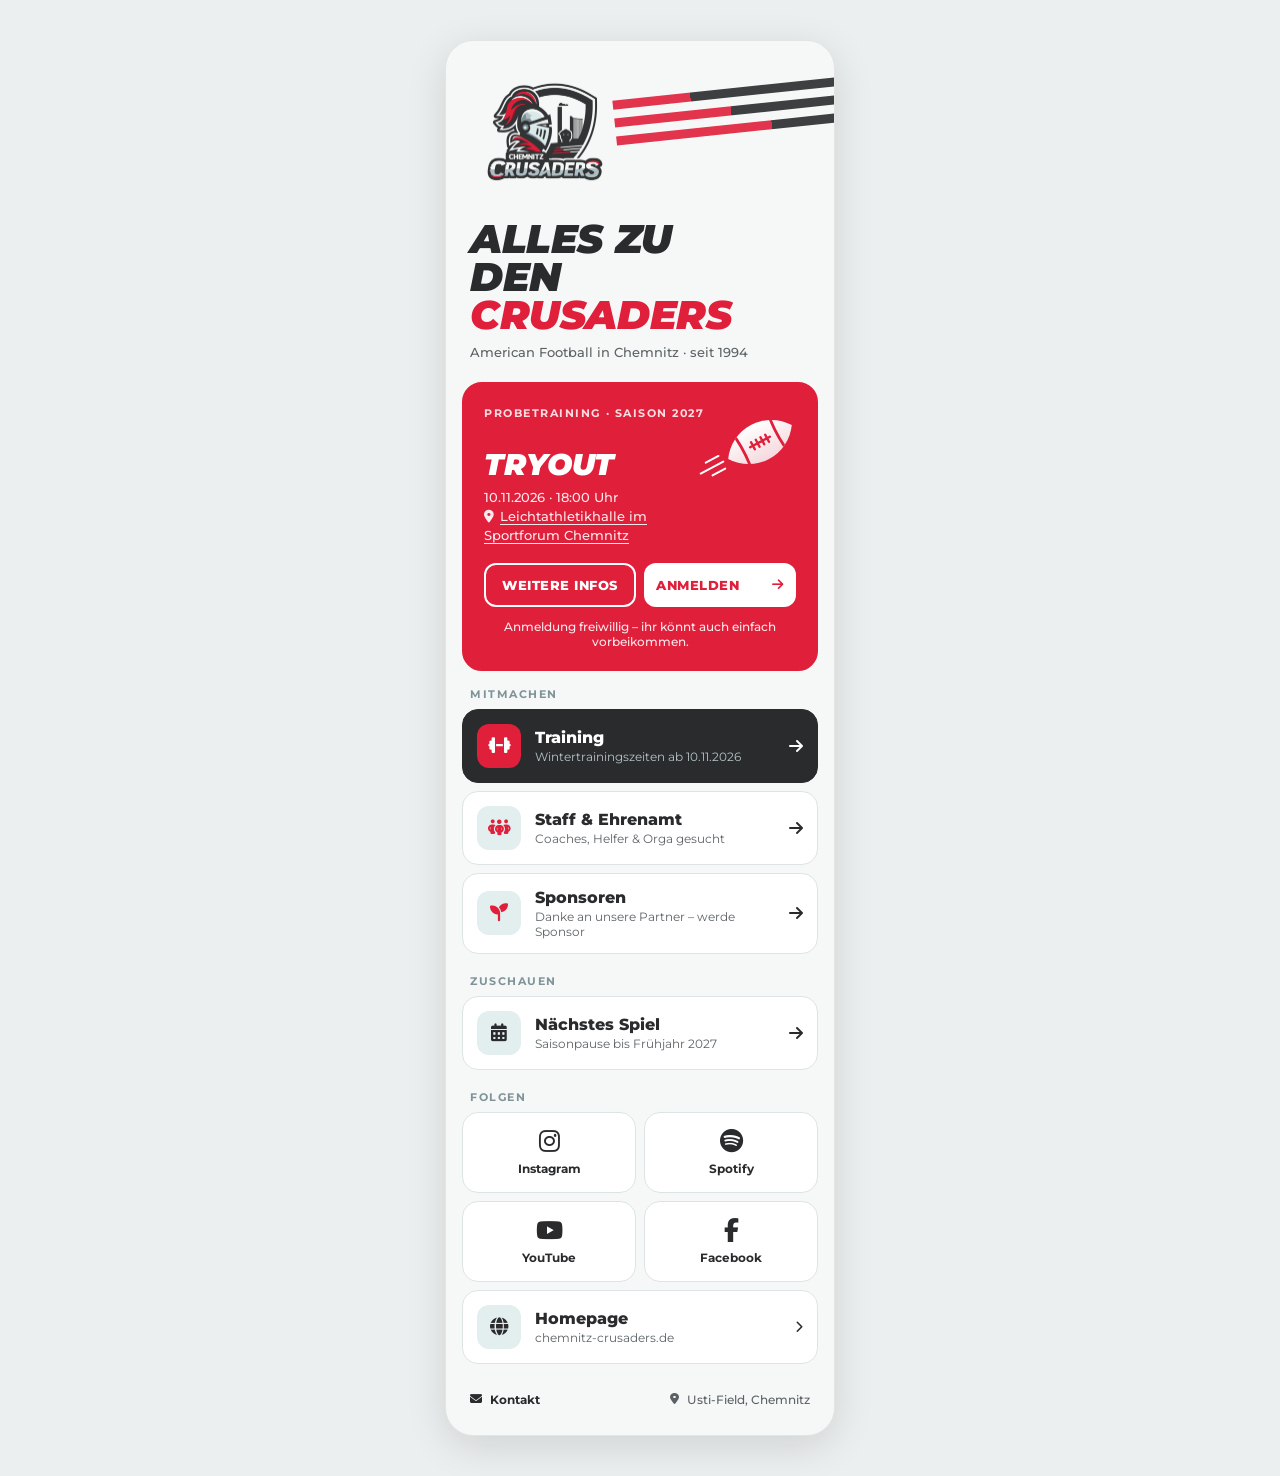
==== index.html @ 1ee98c4f "Move Sponsoren row into the Mitmachen section Co-Authored-By: Claude Opus 5.5 <noreply@anthropic.com" ====
<!DOCTYPE html>
<html lang="de">
  <head>
    <meta charset="utf-8">
    <meta name="viewport" content="width=device-width, initial-scale=1, viewport-fit=cover">
    <title>Chemnitz Crusaders – Alle Links</title>
    <meta name="description" content="Alles zu den Chemnitz Crusaders: Tryout, Training, Sponsoren, Staff &amp; Ehrenamt, Spielplan, Homepage und Social Media.">
    <meta name="theme-color" content="#f6f8f8">

    <!-- Open Graph -->
    <meta property="og:title" content="Alles zu den Chemnitz Crusaders">
    <meta property="og:description" content="American Football in Chemnitz · seit 1994">
    <meta property="og:image" content="assets/crusaders-logo.png">

    <!-- Icons -->
    <link rel="icon" type="image/png" href="assets/favicon.png">
    <link rel="apple-touch-icon" href="assets/apple-touch-icon.png">

    <!-- Fonts & icon library -->
    <link rel="preconnect" href="https://fonts.googleapis.com">
    <link rel="preconnect" href="https://fonts.gstatic.com" crossorigin>
    <link rel="stylesheet" href="https://fonts.googleapis.com/css2?family=Montserrat:ital,wght@0,500;0,700;0,800;0,900;1,900&display=swap">
    <link rel="stylesheet" href="https://cdnjs.cloudflare.com/ajax/libs/font-awesome/6.5.2/css/all.min.css">

    <!-- Page styles (loaded last so they take precedence over libraries) -->
    <link rel="stylesheet" href="assets/css/styles.css">

    <!-- Loads HTML components into [data-include] placeholders -->
    <script src="assets/js/include.js" defer></script>
  </head>

  <body>
    <main class="page">

      <!-- Hero -->
      <header class="hero">
        <div class="hero__stripes" aria-hidden="true">
          <span class="hero__stripe"></span>
          <span class="hero__stripe"></span>
          <span class="hero__stripe"></span>
        </div>
        <img class="hero__logo" src="assets/crusaders-logo.png" alt="Chemnitz Crusaders" width="600" height="525">
        <h1 class="hero__title">Alles zu<br>den <em class="hero__highlight">Crusaders</em></h1>
        <p class="hero__tagline">American Football in Chemnitz · seit 1994</p>
      </header>

      <nav class="links" aria-label="Links">

        <!-- Promo: Tryout (two CTAs, so the card itself is not a link) -->
        <div class="promo promo--red">
          <span class="promo__ball" aria-hidden="true">
            <svg viewBox="0 0 100 100" focusable="false">
              <defs>
                <clipPath id="ball-clip">
                  <path d="M5 50 A54 54 0 0 1 95 50 A54 54 0 0 1 5 50 Z"/>
                </clipPath>
                <linearGradient id="ball-shade" x1="0" y1="0" x2="0" y2="1">
                  <stop offset="0" stop-color="#fff"/>
                  <stop offset="1" stop-color="#f4d9dd"/>
                </linearGradient>
              </defs>
              <!-- Ball points up-right, as if thrown -->
              <g transform="rotate(-28 50 50)">
                <!-- Speed lines behind the tail -->
                <g class="promo__ball-trail">
                  <path d="M-22 41 H-4"/>
                  <path d="M-34 50 H-2"/>
                  <path d="M-22 59 H-4"/>
                </g>
                <path class="promo__ball-body" d="M5 50 A54 54 0 0 1 95 50 A54 54 0 0 1 5 50 Z"/>
                <g clip-path="url(#ball-clip)">
                  <!-- Four panel seams rolling around the long axis (the spiral) -->
                  <path class="promo__ball-seam" d="M5 50 A54 54 0 0 1 95 50"/>
                  <path class="promo__ball-seam" d="M5 50 A54 54 0 0 1 95 50"/>
                  <path class="promo__ball-seam" d="M5 50 A54 54 0 0 1 95 50"/>
                  <path class="promo__ball-seam" d="M5 50 A54 54 0 0 1 95 50"/>
                  <!-- Bands near the tips (rotationally symmetric, so they stay put) -->
                  <path class="promo__ball-band" d="M24 20 Q29 50 24 80"/>
                  <path class="promo__ball-band" d="M76 20 Q71 50 76 80"/>
                  <!-- Laces ride on the first seam -->
                  <g class="promo__ball-laces">
                    <path d="M36 50 H64 M40 45 V55 M46.7 45 V55 M53.3 45 V55 M60 45 V55"/>
                  </g>
                </g>
              </g>
            </svg>
          </span>
          <div class="promo__body">
            <span class="promo__kicker">Probetraining · Saison 2027</span>
            <span class="promo__title">Tryout</span>
            <span class="promo__text">10.11.2026 · 18:00 Uhr<br>
              <a class="promo__link" href="https://maps.app.goo.gl/78XRZSbgiSZun7JX7" target="_blank" rel="noopener"><i class="fa-solid fa-location-dot" aria-hidden="true"></i>Leichtathletikhalle im Sportforum Chemnitz</a>
            </span>
          </div>
          <div class="promo__actions">
            <a class="promo__cta promo__cta--secondary" href="tryout.html">Weitere Infos</a>
            <a class="promo__cta" href="https://forms.gle/ZjSWehBLh3KmnUsv7" target="_blank" rel="noopener">Anmelden<i class="fa-solid fa-arrow-right" aria-hidden="true"></i></a>
          </div>
          <p class="promo__note">Anmeldung freiwillig – ihr könnt auch einfach vorbeikommen.</p>
        </div>

        <!-- Promo: Gewinnspiel – currently DISABLED.
             The card lives in components/promo-gewinnspiel.html.
             To show it: uncomment the line below (and re-add "Gewinnspiel" to the meta description). -->
        <!-- <div data-include="components/promo-gewinnspiel.html"></div> -->

        <!-- Mitmachen -->
        <h2 class="links__label">Mitmachen</h2>

        <a class="row row--dark" href="training.html">
          <span class="row__icon"><i class="fa-solid fa-dumbbell" aria-hidden="true"></i></span>
          <span class="row__text">
            <span class="row__title">Training</span>
            <span class="row__subtitle">Wintertrainingszeiten ab 10.11.2026</span>
          </span>
          <i class="row__trail fa-solid fa-arrow-right" aria-hidden="true"></i>
        </a>

        <a class="row" href="mailto:info@chemnitz-crusaders.de?subject=Mitarbeit">
          <span class="row__icon row__icon--accent"><i class="fa-solid fa-people-group" aria-hidden="true"></i></span>
          <span class="row__text">
            <span class="row__title">Staff &amp; Ehrenamt</span>
            <span class="row__subtitle">Coaches, Helfer &amp; Orga gesucht</span>
          </span>
          <i class="row__trail fa-solid fa-arrow-right" aria-hidden="true"></i>
        </a>

        <a class="row" href="sponsoren.html">
          <span class="row__icon row__icon--accent"><i class="fa-solid fa-seedling" aria-hidden="true"></i></span>
          <span class="row__text">
            <span class="row__title">Sponsoren</span>
            <span class="row__subtitle">Danke an unsere Partner – werde Sponsor</span>
          </span>
          <i class="row__trail fa-solid fa-arrow-right" aria-hidden="true"></i>
        </a>

        <!-- Zuschauen -->
        <h2 class="links__label">Zuschauen</h2>

        <a class="row" href="spielplan.html">
          <span class="row__icon"><i class="fa-solid fa-calendar-days" aria-hidden="true"></i></span>
          <span class="row__text">
            <span class="row__title">Nächstes Spiel</span>
            <span class="row__subtitle">Saisonpause bis Frühjahr 2027</span>
          </span>
          <i class="row__trail fa-solid fa-arrow-right" aria-hidden="true"></i>
        </a>

        <!-- Folgen -->
        <h2 class="links__label">Folgen</h2>

        <div class="social">
          <a class="social__link" href="https://instagram.com/chemnitzcrusaders" target="_blank" rel="noopener">
            <i class="social__icon fa-brands fa-instagram" aria-hidden="true"></i>Instagram
          </a>
          <a class="social__link" href="https://open.spotify.com/show/6t36VFzzJnBlxmj8fguZiz" target="_blank" rel="noopener">
            <i class="social__icon fa-brands fa-spotify" aria-hidden="true"></i>Spotify
          </a>
          <a class="social__link" href="https://www.youtube.com/channel/UCRBDUVUDIm-mxZQRTYfwg2A" target="_blank" rel="noopener">
            <i class="social__icon fa-brands fa-youtube" aria-hidden="true"></i>YouTube
          </a>
          <a class="social__link" href="https://www.facebook.com/Chemnitz.Crusaders" target="_blank" rel="noopener">
            <i class="social__icon fa-brands fa-facebook-f" aria-hidden="true"></i>Facebook
          </a>
        </div>

        <a class="row" href="https://www.chemnitz-crusaders.de" target="_blank" rel="noopener">
          <span class="row__icon"><i class="fa-solid fa-globe" aria-hidden="true"></i></span>
          <span class="row__text">
            <span class="row__title">Homepage</span>
            <span class="row__subtitle">chemnitz-crusaders.de</span>
          </span>
          <i class="row__trail row__trail--small fa-solid fa-chevron-right" aria-hidden="true"></i>
        </a>

      </nav>

      <footer class="footer">
        <a class="footer__link" href="mailto:info@chemnitz-crusaders.de"><i class="fa-solid fa-envelope" aria-hidden="true"></i>Kontakt</a>
        <a class="footer__link footer__link--muted" href="https://maps.app.goo.gl/nprhUQNumyAiHXoN7" target="_blank" rel="noopener"><i class="fa-solid fa-location-dot" aria-hidden="true"></i>Usti-Field, Chemnitz</a>
      </footer>

    </main>
  </body>
</html>
---- assets/css/styles.css ----
/* ==========================================================================
   Chemnitz Crusaders – link page
   Naming: BEM (block__element--modifier)
   ========================================================================== */

/* Design tokens
   ========================================================================== */

:root {
  /* Brand */
  --color-red: #e01f3b;
  --color-red-dark: #a41a2e;
  --color-red-tint: #fdf3f4;

  /* Info accent (e.g. winter training times) – same saturation/lightness as the red */
  --color-blue: #1c74cf;
  --color-blue-tint: #f2f7fd;

  /* Green info accent (explanations, "Anmeldung freiwillig") */
  --color-green: #178a4c;
  --color-green-tint: #eef8f2;

  /* Flag football accent (tackle uses the brand red) */
  --color-amber: #f2a900;

  /* Text */
  --color-ink: #2a2b2d;
  --color-muted: #5b6266;
  --color-label: #7f9399;
  --color-on-dark-muted: #b6c3c7;

  /* Surfaces */
  --color-white: #fff;
  --color-page: #f6f8f8;
  --color-backdrop: #ecefef;
  --color-chip: #e3eeee;
  --color-line: #dde4e5;

  /* Typography */
  --font-family-base: Montserrat, system-ui, sans-serif;
}

/* Base
   ========================================================================== */

*,
*::before,
*::after {
  box-sizing: border-box;
}

html {
  -webkit-text-size-adjust: 100%;
}

body {
  margin: 0;
  min-height: 100vh;
  background: var(--color-page);
  color: var(--color-ink);
  font-family: var(--font-family-base);
  -webkit-font-smoothing: antialiased;
}

a {
  color: inherit;
  text-decoration: none;
  -webkit-tap-highlight-color: transparent;
}

a:focus-visible {
  outline: 3px solid var(--color-red);
  outline-offset: 3px;
}

/* Page layout
   ========================================================================== */

.page {
  position: relative;
  width: 100%;
  max-width: 440px;
  margin: 0 auto;
  background: var(--color-page);
  overflow: hidden;
  padding-bottom: env(safe-area-inset-bottom);
}

/* On larger screens show the page as a phone-sized card */
@media (min-width: 520px) {
  body {
    background: var(--color-backdrop);
    padding: 40px 16px;
  }

  .page {
    max-width: 390px;
    border: 1px solid rgba(0, 0, 0, 0.08);
    border-radius: 28px;
    box-shadow: 0 10px 40px rgba(0, 0, 0, 0.12);
  }
}

/* Hero
   ========================================================================== */

.hero {
  position: relative;
  padding: 30px 24px 22px;
  overflow: hidden;
}

.hero__stripes {
  position: absolute;
  right: -40px;
  top: 46px;
  width: 260px;
  display: flex;
  flex-direction: column;
  gap: 9px;
  transform: rotate(-6deg);
  opacity: 0.9;
}

.hero__stripe {
  display: block;
  height: 9px;
}

.hero__stripe:nth-child(1) {
  background: linear-gradient(90deg, var(--color-red) 30%, var(--color-ink) 30%);
}

.hero__stripe:nth-child(2) {
  background: linear-gradient(90deg, var(--color-red) 45%, var(--color-ink) 45%);
}

.hero__stripe:nth-child(3) {
  background: linear-gradient(90deg, var(--color-red) 60%, var(--color-ink) 60%);
}

.hero__logo {
  position: relative;
  display: block;
  width: 150px;
  height: auto;
  mix-blend-mode: multiply;
}

.hero__title {
  position: relative;
  margin: 18px 0 0;
  font-weight: 900;
  font-style: italic;
  font-size: clamp(34px, 10.3vw, 40px);
  line-height: 0.95;
  text-transform: uppercase;
  letter-spacing: -0.01em;
}

.hero__highlight {
  font-style: inherit;
  color: var(--color-red);
}

.hero__tagline {
  margin: 10px 0 0;
  font-size: 13px;
  font-weight: 500;
  color: var(--color-muted);
}

/* Link list
   ========================================================================== */

.links {
  padding: 0 16px 8px;
  display: flex;
  flex-direction: column;
  gap: 8px;
}

.links__label {
  margin: 0;
  padding: 12px 8px 0;
  font-size: 11px;
  font-weight: 700;
  letter-spacing: 0.14em;
  text-transform: uppercase;
  color: var(--color-label);
}

.links__label:first-of-type {
  padding-top: 8px;
}

/* Promo card (Gewinnspiel) – the most prominent link
   ========================================================================== */

.promo {
  position: relative;
  display: block;
  overflow: hidden;
  border-radius: 20px;
  background: var(--color-white);
  color: var(--color-ink);
  border: 2.5px solid var(--color-red);
  padding: 22px 20px 20px;
  transition: transform 0.2s, background-color 0.2s;
}

.promo:hover {
  transform: translateY(-2px);
  background: var(--color-red-tint);
}

.promo:active {
  transform: translateY(1px);
}

.promo__stripes {
  position: absolute;
  right: -16px;
  top: 14px;
  width: 120px;
  display: flex;
  flex-direction: column;
  gap: 7px;
  transform: rotate(-6deg);
  pointer-events: none;
}

.promo__stripe {
  display: block;
  height: 7px;
  background: var(--color-red);
  transform-origin: right;
  animation: promo-stripe-pulse 4s ease-in-out infinite;
}

.promo__stripe:nth-child(2) {
  animation-delay: 0.25s;
}

.promo__stripe:nth-child(3) {
  animation-delay: 0.5s;
}

.promo__body {
  position: relative;
  display: flex;
  flex-direction: column;
  gap: 8px;
  max-width: 230px;
}

.promo__kicker {
  padding-bottom: 22px;
  font-size: 11px;
  font-weight: 700;
  letter-spacing: 0.14em;
  text-transform: uppercase;
  color: var(--color-red);
}

.promo__title {
  font-weight: 900;
  font-style: italic;
  font-size: 30px;
  line-height: 1;
  text-transform: uppercase;
}

.promo__text {
  font-size: 13px;
  font-weight: 500;
  line-height: 1.45;
  color: var(--color-muted);
  text-wrap: pretty;
}

.promo__cta {
  position: relative;
  margin-top: 18px;
  display: flex;
  align-items: center;
  justify-content: space-between;
  background: var(--color-red);
  color: var(--color-white);
  border-radius: 12px;
  padding: 14px 16px;
  font-weight: 800;
  font-size: 14px;
  text-transform: uppercase;
  letter-spacing: 0.04em;
}

/* CTAs are real links in the Tryout card */
a.promo__cta {
  transition: transform 0.15s, background-color 0.15s, color 0.15s;
}

a.promo__cta:hover {
  transform: translateY(-1px);
}

a.promo__cta:active {
  transform: translateY(1px);
}

/* Two CTAs side by side */
.promo__actions {
  position: relative;
  margin-top: 18px;
  display: grid;
  grid-template-columns: 1fr 1fr;
  gap: 8px;
}

.promo__actions .promo__cta {
  margin-top: 0;
  padding: 14px 12px;
  font-size: 13px;
}

/* Outlined secondary CTA */
.promo__cta--secondary {
  justify-content: center;
  background: transparent;
  border: 2px solid currentColor;
  padding: 12px 10px;
}

.promo__actions .promo__cta--secondary {
  padding: 12px 10px;
}

/* Red variant (Tryout) – filled card, white content.
   It holds two links, so the card itself does not move on hover. */
.promo--red {
  background: var(--color-red);
  color: var(--color-white);
  border-color: var(--color-red);
}

.promo--red:hover {
  transform: none;
  background: var(--color-red);
}

.promo--red:active {
  transform: none;
}

/* Thrown football (replaces the stripes on the red card)
   The ball keeps its angle; its seams and laces roll around the long axis
   to fake a 3D spiral. One seam pass = half a turn across the visible side. */
.promo__ball {
  --spin: 0.9s;
  position: absolute;
  top: 18px;
  right: 16px;
  width: 80px;
  height: 80px;
  pointer-events: none;
  animation: ball-flight 2.4s ease-in-out infinite;
}

.promo__ball svg {
  display: block;
  width: 100%;
  height: 100%;
  overflow: visible;
}

.promo__ball-body {
  fill: url(#ball-shade);
}

.promo__ball-seam,
.promo__ball-band,
.promo__ball-laces,
.promo__ball-trail {
  fill: none;
  stroke-linecap: round;
}

.promo__ball-seam {
  stroke: var(--color-red);
  stroke-width: 1.2;
  opacity: 0;
  transform-origin: 50px 50px;
  animation: ball-seam var(--spin) linear infinite;
}

.promo__ball-seam:nth-child(2) {
  animation-delay: calc(var(--spin) * -0.25);
}

.promo__ball-seam:nth-child(3) {
  animation-delay: calc(var(--spin) * -0.5);
}

.promo__ball-seam:nth-child(4) {
  animation-delay: calc(var(--spin) * -0.75);
}

.promo__ball-band {
  stroke: var(--color-red);
  stroke-width: 3.5;
}

.promo__ball-laces {
  stroke: var(--color-red);
  stroke-width: 3;
  transform-origin: 50px 50px;
  animation: ball-laces var(--spin) linear infinite;
}

.promo__ball-trail {
  stroke: var(--color-white);
  stroke-width: 2.5;
}

.promo__ball-trail path {
  animation: ball-trail 0.8s linear infinite;
}

.promo__ball-trail path:nth-child(2) {
  animation-delay: -0.3s;
}

.promo__ball-trail path:nth-child(3) {
  animation-delay: -0.55s;
}

/* Gentle bob, like the ball riding through the air */
@keyframes ball-flight {
  0%,
  100% {
    transform: translate(0, 0) rotate(0deg);
  }

  50% {
    transform: translate(-3px, -5px) rotate(-3deg);
  }
}

/* A seam travels from the top edge (scaleY 1) across the middle (0) to the
   bottom edge (-1) on the visible side, then is hidden while it goes round the back.
   Steps follow sin() so the motion speeds up in the middle like a real rotation. */
@keyframes ball-seam {
  0% { transform: scaleY(1); opacity: 1; }
  8.33% { transform: scaleY(0.866); }
  16.67% { transform: scaleY(0.5); }
  25% { transform: scaleY(0); }
  33.33% { transform: scaleY(-0.5); }
  41.67% { transform: scaleY(-0.866); }
  49.99% { transform: scaleY(-1); opacity: 1; }
  50% { opacity: 0; }
  100% { transform: scaleY(1); opacity: 0; }
}

/* Laces follow the first seam (offset = seam bulge of 24 units) and
   foreshorten (scaleY = cos) towards the edges */
@keyframes ball-laces {
  0% { transform: translateY(-24px) scaleY(0); opacity: 1; }
  8.33% { transform: translateY(-20.8px) scaleY(0.5); }
  16.67% { transform: translateY(-12px) scaleY(0.866); }
  25% { transform: translateY(0) scaleY(1); }
  33.33% { transform: translateY(12px) scaleY(0.866); }
  41.67% { transform: translateY(20.8px) scaleY(0.5); }
  49.99% { transform: translateY(24px) scaleY(0); opacity: 1; }
  50% { opacity: 0; }
  100% { transform: translateY(-24px) scaleY(0); opacity: 0; }
}

/* Speed lines drift backwards and fade */
@keyframes ball-trail {
  0% { transform: translateX(4px); opacity: 0; }
  30% { opacity: 0.8; }
  100% { transform: translateX(-10px); opacity: 0; }
}

.promo--red .promo__kicker {
  color: var(--color-white);
  opacity: 0.85;
}

.promo--red .promo__text {
  color: var(--color-white);
  opacity: 0.9;
}

.promo__note {
  position: relative;
  margin: 12px 0 0;
  font-size: 12px;
  font-weight: 500;
  text-align: center;
  opacity: 0.9;
}

/* Inline map link in the card text */
.promo__link {
  text-decoration: underline;
  text-decoration-thickness: 1px;
  text-underline-offset: 3px;
}

.promo__link i {
  margin-right: 6px;
}

.promo__link:hover {
  text-decoration-thickness: 2px;
}

.promo--red .promo__cta {
  background: var(--color-white);
  color: var(--color-red);
}

.promo--red .promo__cta--secondary {
  background: transparent;
  color: var(--color-white);
}

.promo--red a.promo__cta--secondary:hover {
  background: rgba(255, 255, 255, 0.12);
}

.promo--red a:focus-visible {
  outline-color: var(--color-white);
}

@keyframes promo-stripe-pulse {
  0% {
    transform: scaleX(0.35);
  }

  50% {
    transform: scaleX(1);
  }

  100% {
    transform: scaleX(0.35);
  }
}

/* Link row
   ========================================================================== */

.row {
  display: grid;
  grid-template-columns: 44px 1fr auto;
  align-items: center;
  gap: 14px;
  padding: 14px;
  border-radius: 16px;
  background: var(--color-white);
  color: var(--color-ink);
  border: 1px solid var(--color-line);
  transition: transform 0.15s;
}

.row:hover {
  transform: scale(1.02);
}

.row__icon {
  width: 44px;
  height: 44px;
  border-radius: 12px;
  background: var(--color-chip);
  color: var(--color-ink);
  display: flex;
  align-items: center;
  justify-content: center;
  font-size: 18px;
}

.row__icon--accent {
  color: var(--color-red);
}

.row__text {
  display: flex;
  flex-direction: column;
  gap: 2px;
}

.row__title {
  font-weight: 800;
  font-size: 16px;
}

.row__subtitle {
  font-size: 12px;
  color: var(--color-muted);
}

/* Smaller trailing icon for external page links (chevron) */
.row__trail--small {
  font-size: 12px;
}

/* Large trailing chevron */
.row__trail--large {
  font-size: 24px;
  padding-right: 4px;
}

/* Dark variant */
.row--dark {
  background: var(--color-ink);
  color: var(--color-white);
  border-color: var(--color-ink);
}

.row--dark .row__icon {
  background: var(--color-red);
  color: var(--color-white);
}

.row--dark .row__subtitle {
  color: var(--color-on-dark-muted);
}

/* Red variant */
.row--red {
  background: var(--color-red);
  color: var(--color-white);
  border-color: var(--color-red);
}

.row--red .row__icon {
  background: var(--color-white);
  color: var(--color-red);
}

.row--red .row__subtitle {
  color: rgba(255, 255, 255, 0.85);
}

.row--red:focus-visible {
  outline-color: var(--color-ink);
}

/* Social tiles
   ========================================================================== */

.social {
  display: grid;
  grid-template-columns: repeat(2, 1fr);
  gap: 8px;
}

.social__link {
  display: flex;
  flex-direction: column;
  align-items: center;
  gap: 8px;
  padding: 16px 6px;
  border-radius: 16px;
  background: var(--color-white);
  border: 1px solid var(--color-line);
  color: var(--color-ink);
  font-size: 12px;
  font-weight: 700;
  transition: border-color 0.15s, color 0.15s;
}

.social__link:hover {
  border-color: var(--color-red);
  color: var(--color-red);
}

.social__icon {
  font-size: 24px;
}

/* Footer
   ========================================================================== */

.footer {
  padding: 20px 24px 28px;
  display: flex;
  justify-content: space-between;
  align-items: center;
  font-size: 12px;
  color: var(--color-muted);
}

.footer__link {
  display: flex;
  gap: 8px;
  align-items: center;
  color: var(--color-ink);
  font-weight: 700;
  transition: color 0.15s;
}

.footer__link:hover {
  color: var(--color-red);
}

/* Secondary footer link (location) – keeps the muted look of plain text */
.footer__link--muted {
  color: var(--color-muted);
  font-weight: 500;
}

/* Subpage (e.g. tryout.html)
   ========================================================================== */

.back {
  position: relative;
  display: inline-flex;
  align-items: center;
  gap: 8px;
  font-size: 13px;
  font-weight: 700;
  color: var(--color-ink);
  transition: color 0.15s;
}

.back:hover {
  color: var(--color-red);
}

/* Narrower stripes so they stay clear of the shorter subpage title */
.hero--sub .hero__stripes {
  top: 26px;
  width: 190px;
  right: -60px;
}

.hero__kicker {
  position: relative;
  display: block;
  margin-top: 22px;
  font-size: 11px;
  font-weight: 700;
  letter-spacing: 0.14em;
  text-transform: uppercase;
  color: var(--color-red);
}

.hero__kicker + .hero__title {
  margin-top: 8px;
}

.intro {
  padding: 0 8px 4px;
  font-size: 14px;
  font-weight: 500;
  line-height: 1.55;
  color: var(--color-muted);
  text-wrap: pretty;
}

.intro p {
  margin: 0 0 10px;
}

.intro strong {
  color: var(--color-ink);
}

.intro__lead {
  font-size: 17px;
  font-weight: 800;
  line-height: 1.35;
  color: var(--color-ink);
}

/* Highlighted note (registration is optional) */
.notice {
  margin-top: 4px;
  padding: 18px;
  border-radius: 16px;
  background: var(--color-red-tint);
  border: 2px solid var(--color-red);
}

.notice__badge {
  display: inline-flex;
  align-items: center;
  gap: 6px;
  padding: 5px 10px;
  border-radius: 999px;
  background: var(--color-red);
  color: var(--color-white);
  font-size: 11px;
  font-weight: 700;
  letter-spacing: 0.08em;
  text-transform: uppercase;
}

.notice__title {
  margin: 12px 0 0;
  font-size: 17px;
  font-weight: 800;
  line-height: 1.3;
}

.notice__text {
  margin: 8px 0 0;
  font-size: 13px;
  font-weight: 500;
  line-height: 1.5;
  color: var(--color-muted);
  text-wrap: pretty;
}

.notice__text strong {
  color: var(--color-ink);
}

/* Blue info variant */
.notice--info {
  background: var(--color-blue-tint);
  border-color: var(--color-blue);
}

.notice--info .notice__badge {
  background: var(--color-blue);
}

/* Green variant (friendly info, e.g. registration is optional) */
.notice--green {
  background: var(--color-green-tint);
  border-color: var(--color-green);
}

.notice--green .notice__badge {
  background: var(--color-green);
}

.notice--green .notice__cta {
  border-color: var(--color-green);
  color: var(--color-green);
}

.notice--green .notice__cta:hover {
  background: var(--color-green);
  color: var(--color-white);
}

.notice__cta {
  margin-top: 14px;
  display: flex;
  align-items: center;
  justify-content: space-between;
  padding: 12px 14px;
  border-radius: 12px;
  border: 2px solid var(--color-red);
  color: var(--color-red);
  font-size: 13px;
  font-weight: 800;
  text-transform: uppercase;
  letter-spacing: 0.04em;
  transition: background-color 0.15s, color 0.15s;
}

.notice__cta:hover {
  background: var(--color-red);
  color: var(--color-white);
}

/* Fact rows: same look as .row, but not links */
.fact {
  display: grid;
  grid-template-columns: 44px 1fr;
  align-items: center;
  gap: 14px;
  padding: 14px;
  border-radius: 16px;
  background: var(--color-white);
  border: 1px solid var(--color-line);
}

.fact__label {
  font-size: 11px;
  font-weight: 700;
  letter-spacing: 0.1em;
  text-transform: uppercase;
  color: var(--color-label);
}

.fact__value {
  display: block;
  margin-top: 2px;
  font-weight: 800;
  font-size: 16px;
}

.fact__sub {
  display: block;
  margin-top: 2px;
  font-size: 13px;
  color: var(--color-muted);
}

/* Timeline inside a fact row */
.schedule {
  margin: 6px 0 0;
  padding: 0;
  list-style: none;
  display: flex;
  flex-direction: column;
  gap: 4px;
}

.schedule__item {
  display: grid;
  grid-template-columns: 88px 1fr;
  font-size: 14px;
  font-weight: 500;
}

.schedule__time {
  font-weight: 800;
}

/* Generic white card with a heading */
.card {
  padding: 16px 18px;
  border-radius: 16px;
  background: var(--color-white);
  border: 1px solid var(--color-line);
}

.card__title {
  margin: 0 0 10px;
  display: flex;
  align-items: center;
  gap: 10px;
  font-size: 16px;
  font-weight: 800;
}

.card__title i {
  color: var(--color-ink);
}

/* Team / age group list */
.teams {
  margin: 0;
  padding: 0;
  list-style: none;
}

.teams__item {
  display: flex;
  justify-content: space-between;
  align-items: baseline;
  gap: 12px;
  padding: 9px 0;
  border-top: 1px solid var(--color-line);
  font-size: 14px;
}

.teams__name {
  font-weight: 700;
}

.teams__age {
  color: var(--color-muted);
  font-weight: 500;
  white-space: nowrap;
}

/* Checklist with red tick marks */
.checklist {
  margin: 0;
  padding: 0;
  list-style: none;
  display: flex;
  flex-direction: column;
  gap: 8px;
}

.checklist__item {
  position: relative;
  padding-left: 22px;
  font-size: 14px;
  font-weight: 500;
  line-height: 1.45;
  text-wrap: pretty;
}

.checklist__item::before {
  content: "";
  position: absolute;
  left: 2px;
  top: 4px;
  width: 6px;
  height: 11px;
  border: solid var(--color-green);
  border-width: 0 2.5px 2.5px 0;
  transform: rotate(45deg);
}

.fact__link {
  display: inline-flex;
  align-items: center;
  gap: 6px;
  margin-top: 4px;
  font-size: 12px;
  font-weight: 700;
  color: var(--color-red);
}

.fact__link:hover {
  text-decoration: underline;
}

/* Discipline heading (Tackle / Flag) with a coloured bar */
.discipline {
  --accent: var(--color-red);
  margin: 0;
  padding: 22px 4px 6px;
  font-size: 26px;
  font-weight: 900;
  font-style: italic;
  line-height: 1;
  text-transform: uppercase;
  letter-spacing: -0.01em;
}

.discipline::after {
  content: "";
  display: block;
  width: 56px;
  height: 5px;
  margin-top: 10px;
  background: var(--accent);
  transform: skewX(-20deg);
}

.discipline--tackle {
  --accent: var(--color-red);
}

.discipline--flag {
  --accent: var(--color-amber);
}

/* Expandable explanation next to a discipline heading (<details>) */
.discipline-info__toggle {
  display: flex;
  align-items: flex-start;
  gap: 12px;
  cursor: pointer;
  list-style: none;
  -webkit-tap-highlight-color: transparent;
}

.discipline-info__toggle::-webkit-details-marker {
  display: none;
}

.discipline-info__toggle:focus-visible {
  outline: 3px solid var(--color-red);
  outline-offset: 3px;
  border-radius: 8px;
}

/* Round "i" button, vertically centred on the heading text */
.discipline-info__button {
  flex-shrink: 0;
  margin-top: 21px;
  width: 26px;
  height: 26px;
  display: flex;
  align-items: center;
  justify-content: center;
  border-radius: 50%;
  border: 2px solid var(--color-muted);
  color: var(--color-muted);
  font-size: 14px;
  font-weight: 800;
  font-style: italic;
  line-height: 1;
  transition: background-color 0.15s, border-color 0.15s, color 0.15s;
}

.discipline-info__toggle:hover .discipline-info__button {
  border-color: var(--color-ink);
  color: var(--color-ink);
}

.discipline-info[open] .discipline-info__button {
  background: var(--color-green);
  border-color: var(--color-green);
  color: var(--color-white);
}

.discipline-info__text {
  margin: 4px 0 4px;
  padding: 12px 14px;
  border-radius: 12px;
  background: var(--color-green-tint);
  border: 2px solid var(--color-green);
  font-size: 13px;
  font-weight: 500;
  line-height: 1.5;
  color: var(--color-ink);
  text-wrap: pretty;
}

/* Visually hidden, still read by screen readers */
.sr-only {
  position: absolute;
  width: 1px;
  height: 1px;
  padding: 0;
  margin: -1px;
  overflow: hidden;
  clip: rect(0, 0, 0, 0);
  white-space: nowrap;
  border: 0;
}

/* Training session card (training.html) */
.session {
  padding: 16px 18px;
  border-radius: 16px;
  background: var(--color-white);
  border: 1px solid var(--color-line);
}

.session__head {
  display: flex;
  justify-content: space-between;
  align-items: baseline;
  gap: 12px;
  margin-bottom: 10px;
}

.session__team {
  margin: 0;
  font-size: 18px;
  font-weight: 900;
  font-style: italic;
  text-transform: uppercase;
}

.session__age {
  flex-shrink: 0;
  padding: 3px 9px;
  border-radius: 999px;
  background: var(--color-chip);
  font-size: 12px;
  font-weight: 700;
  color: var(--color-muted);
}

.session__line {
  margin: 6px 0 0;
  font-size: 14px;
  font-weight: 500;
  line-height: 1.4;
}

.session__venue {
  text-decoration: underline;
  text-decoration-color: var(--color-line);
  text-decoration-thickness: 2px;
  text-underline-offset: 3px;
  transition: color 0.15s, text-decoration-color 0.15s;
}

.session__venue:hover {
  color: var(--color-red);
  text-decoration-color: var(--color-red);
}

/* Big full-width call to action */
.cta {
  margin-top: 8px;
  display: flex;
  align-items: center;
  justify-content: space-between;
  background: var(--color-red);
  color: var(--color-white);
  border-radius: 16px;
  padding: 18px 20px;
  font-weight: 800;
  font-size: 16px;
  text-transform: uppercase;
  letter-spacing: 0.04em;
  transition: transform 0.15s, background-color 0.15s;
}

.cta:hover {
  background: var(--color-red-dark);
  transform: translateY(-1px);
}

.cta:active {
  transform: translateY(1px);
}

.cta__note {
  margin: 0;
  padding: 2px 8px 0;
  font-size: 12px;
  line-height: 1.6;
  color: var(--color-muted);
  text-align: center;
}

/* Sponsor logo carousel (sponsoren.html)
   Ported from the chemnitz-crusaders-website marquee: the track holds two
   identical copies, so scrolling it by -50% lands exactly on the seam.
   ========================================================================== */

.marquee {
  /* Bleed to the card edges (the list has 16px side padding) */
  margin: 4px -16px;
  padding: 4px 0;
  overflow: hidden;
  overflow-anchor: none;
  /* Fade the logos in and out at the edges */
  -webkit-mask-image: linear-gradient(90deg, transparent, #000 10%, #000 90%, transparent);
  mask-image: linear-gradient(90deg, transparent, #000 10%, #000 90%, transparent);
}

.marquee__track {
  display: flex;
  width: max-content;
  gap: 10px;
  animation: marquee-scroll 30s linear infinite;
}

/* Pause on hover with a mouse; touch devices keep scrolling */
@media (hover: hover) and (pointer: fine) {
  .marquee:hover .marquee__track {
    animation-play-state: paused;
  }
}

@keyframes marquee-scroll {
  from {
    transform: translateX(0);
  }

  to {
    transform: translateX(-50%);
  }
}

.marquee__item {
  flex: 0 0 auto;
  display: flex;
  align-items: center;
  justify-content: center;
  height: 88px;
  padding: 12px 18px;
  border-radius: 14px;
  background: var(--color-white);
  border: 1px solid var(--color-line);
}

.marquee__item img {
  display: block;
  width: auto;
  height: auto;
  max-height: 100%;
  max-width: 150px;
  object-fit: contain;
}

/* Reduced motion: no auto-scroll – drop the duplicate and allow manual scrolling */
@media (prefers-reduced-motion: reduce) {
  .marquee {
    overflow-x: auto;
    -webkit-mask-image: none;
    mask-image: none;
    padding: 4px 16px;
  }

  .marquee__item[aria-hidden="true"] {
    display: none;
  }
}

/* Dark theme (opt-in per page: <body class="theme-dark">)
   Re-maps the text/surface tokens; brand red and blue stay the same.
   ========================================================================== */

.theme-dark {
  --color-ink: #f2f4f5;
  --color-muted: #a7b2b6;
  --color-label: #82969c;
  --color-page: #1b1c1e;
  --color-backdrop: #0e0f10;
  --color-chip: #2f3337;
  --color-line: #34383c;
  --color-surface: #25272a;

  color-scheme: dark;
}

/* Cards use the raised dark surface instead of white */
.theme-dark .card,
.theme-dark .fact,
.theme-dark .row {
  background: var(--color-surface);
}

/* Team cards stay white on the dark page: re-map the tokens back to light inside them */
.theme-dark .session {
  --color-ink: #2a2b2d;
  --color-muted: #5b6266;
  --color-chip: #e3eeee;
  --color-line: #dde4e5;

  background: var(--color-white);
  border-color: var(--color-white);
  color: var(--color-ink);
}

/* Coloured border per discipline (matches the heading bar) */
.theme-dark .session--tackle {
  border: 3px solid var(--color-red);
}

.theme-dark .session--flag {
  border: 3px solid var(--color-amber);
}

.theme-dark .page {
  border-color: rgba(255, 255, 255, 0.06);
  box-shadow: 0 10px 40px rgba(0, 0, 0, 0.5);
}

.theme-dark .notice {
  background: rgba(224, 31, 59, 0.12);
}

.theme-dark .notice--info {
  background: rgba(28, 116, 207, 0.14);
}

.theme-dark .notice--green,
.theme-dark .discipline-info__text {
  background: rgba(23, 138, 76, 0.16);
}

/* Slightly lighter green so outlines and text stay readable on dark */
.theme-dark .notice--green .notice__cta {
  color: #3fbf7a;
}

/* Accessibility
   ========================================================================== */

@media (prefers-reduced-motion: reduce) {
  .promo__ball-seam,
  .promo__ball-trail {
    display: none;
  }

  *,
  *::before,
  *::after {
    animation: none !important;
    transition: none !important;
  }
}
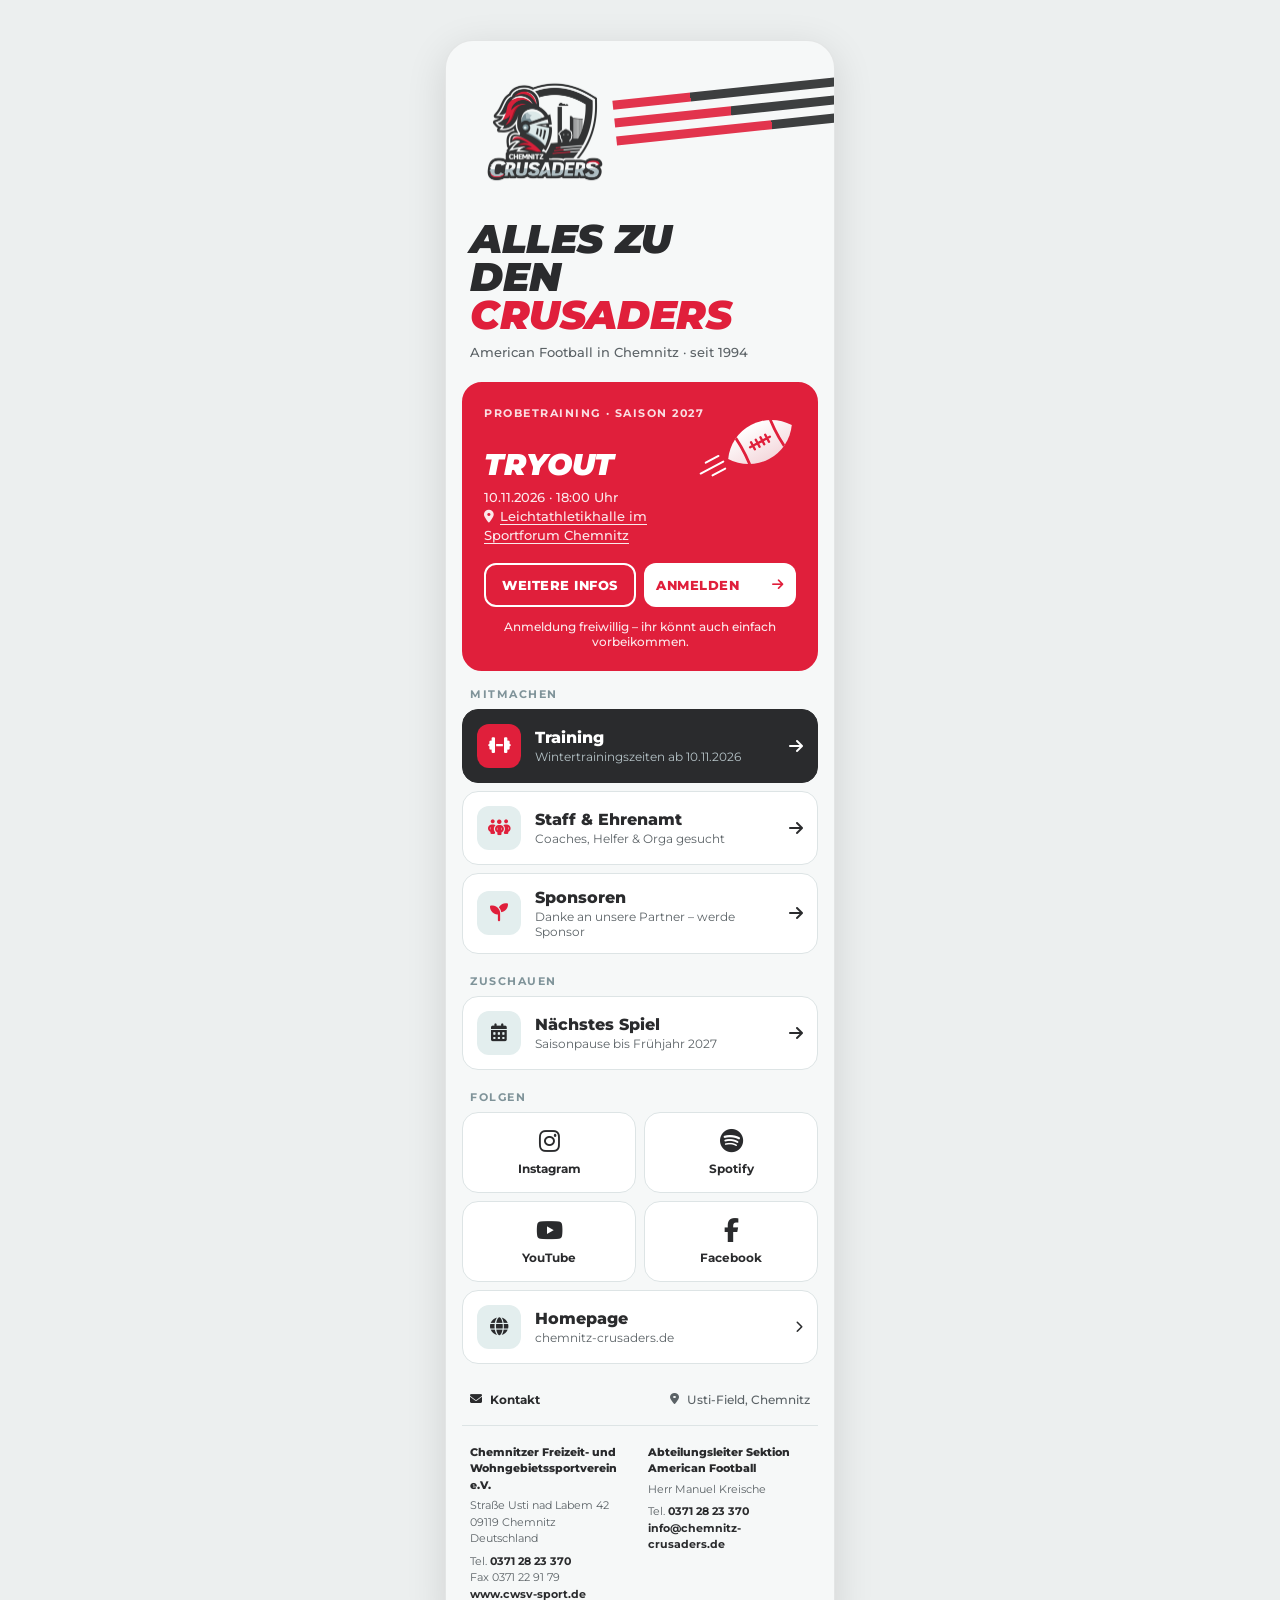
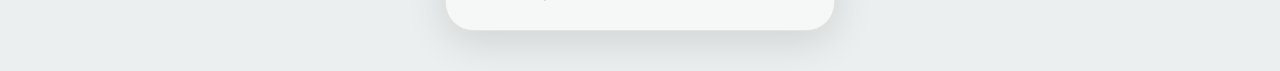
==== commit 8071d0f3: "Add two-column club/section contact footer to all pages - components/site-info.html: CWSV address, p" ====
--- a/index.html
+++ b/index.html
@@ -116,7 +116,7 @@
           <i class="row__trail fa-solid fa-arrow-right" aria-hidden="true"></i>
         </a>
 
-        <a class="row" href="mailto:info@chemnitz-crusaders.de?subject=Mitarbeit">
+        <a class="row" href="ehrenamt.html">
           <span class="row__icon row__icon--accent"><i class="fa-solid fa-people-group" aria-hidden="true"></i></span>
           <span class="row__text">
             <span class="row__title">Staff &amp; Ehrenamt</span>
@@ -180,6 +180,9 @@
         <a class="footer__link footer__link--muted" href="https://maps.app.goo.gl/nprhUQNumyAiHXoN7" target="_blank" rel="noopener"><i class="fa-solid fa-location-dot" aria-hidden="true"></i>Usti-Field, Chemnitz</a>
       </footer>
 
+      <!-- Club and section contact details (components/site-info.html) -->
+      <div data-include="components/site-info.html"></div>
+
     </main>
   </body>
 </html>
--- a/assets/css/styles.css
+++ b/assets/css/styles.css
@@ -684,7 +684,7 @@
    ========================================================================== */
 
 .footer {
-  padding: 20px 24px 28px;
+  padding: 20px 24px 18px;
   display: flex;
   justify-content: space-between;
   align-items: center;
@@ -702,6 +702,47 @@
 }
 
 .footer__link:hover {
+  color: var(--color-red);
+}
+
+/* Club and section contact details (components/site-info.html) */
+.site-info {
+  display: grid;
+  grid-template-columns: 1fr 1fr;
+  gap: 16px;
+  margin: 0 16px;
+  padding: 18px 8px 28px;
+  border-top: 1px solid var(--color-line);
+  font-size: 11px;
+  line-height: 1.5;
+  color: var(--color-muted);
+}
+
+.site-info__col {
+  display: flex;
+  flex-direction: column;
+  min-width: 0;
+  font-style: normal;
+  overflow-wrap: anywhere;
+}
+
+.site-info__title {
+  margin-bottom: 4px;
+  font-weight: 800;
+  color: var(--color-ink);
+}
+
+.site-info__gap {
+  margin-top: 6px;
+}
+
+.site-info a {
+  color: var(--color-ink);
+  font-weight: 700;
+  transition: color 0.15s;
+}
+
+.site-info a:hover {
   color: var(--color-red);
 }
 
@@ -1132,6 +1173,15 @@
   border: 1px solid var(--color-line);
 }
 
+/* Coloured border per discipline (matches the heading bar) */
+.session--tackle {
+  border: 3px solid var(--color-red);
+}
+
+.session--flag {
+  border: 3px solid var(--color-amber);
+}
+
 .session__head {
   display: flex;
   justify-content: space-between;
@@ -1213,6 +1263,55 @@
   text-align: center;
 }
 
+/* Volunteer role tiles (ehrenamt.html)
+   ========================================================================== */
+
+.roles {
+  margin: 0;
+  padding: 0;
+  list-style: none;
+  display: grid;
+  grid-template-columns: repeat(2, 1fr);
+  gap: 8px;
+}
+
+.role {
+  display: flex;
+  flex-direction: column;
+  gap: 4px;
+  padding: 14px;
+  border-radius: 16px;
+  background: var(--color-white);
+  border: 1px solid var(--color-line);
+}
+
+.role__icon {
+  width: 36px;
+  height: 36px;
+  margin-bottom: 6px;
+  display: flex;
+  align-items: center;
+  justify-content: center;
+  border-radius: 10px;
+  background: var(--color-chip);
+  color: var(--color-ink);
+  font-size: 16px;
+}
+
+.role__title {
+  font-size: 14px;
+  font-weight: 800;
+  line-height: 1.25;
+}
+
+.role__text {
+  font-size: 12px;
+  font-weight: 500;
+  line-height: 1.4;
+  color: var(--color-muted);
+  text-wrap: pretty;
+}
+
 /* Sponsor logo carousel (sponsoren.html)
    Ported from the chemnitz-crusaders-website marquee: the track holds two
    identical copies, so scrolling it by -50% lands exactly on the seam.
@@ -1324,15 +1423,6 @@
   color: var(--color-ink);
 }
 
-/* Coloured border per discipline (matches the heading bar) */
-.theme-dark .session--tackle {
-  border: 3px solid var(--color-red);
-}
-
-.theme-dark .session--flag {
-  border: 3px solid var(--color-amber);
-}
-
 .theme-dark .page {
   border-color: rgba(255, 255, 255, 0.06);
   box-shadow: 0 10px 40px rgba(0, 0, 0, 0.5);
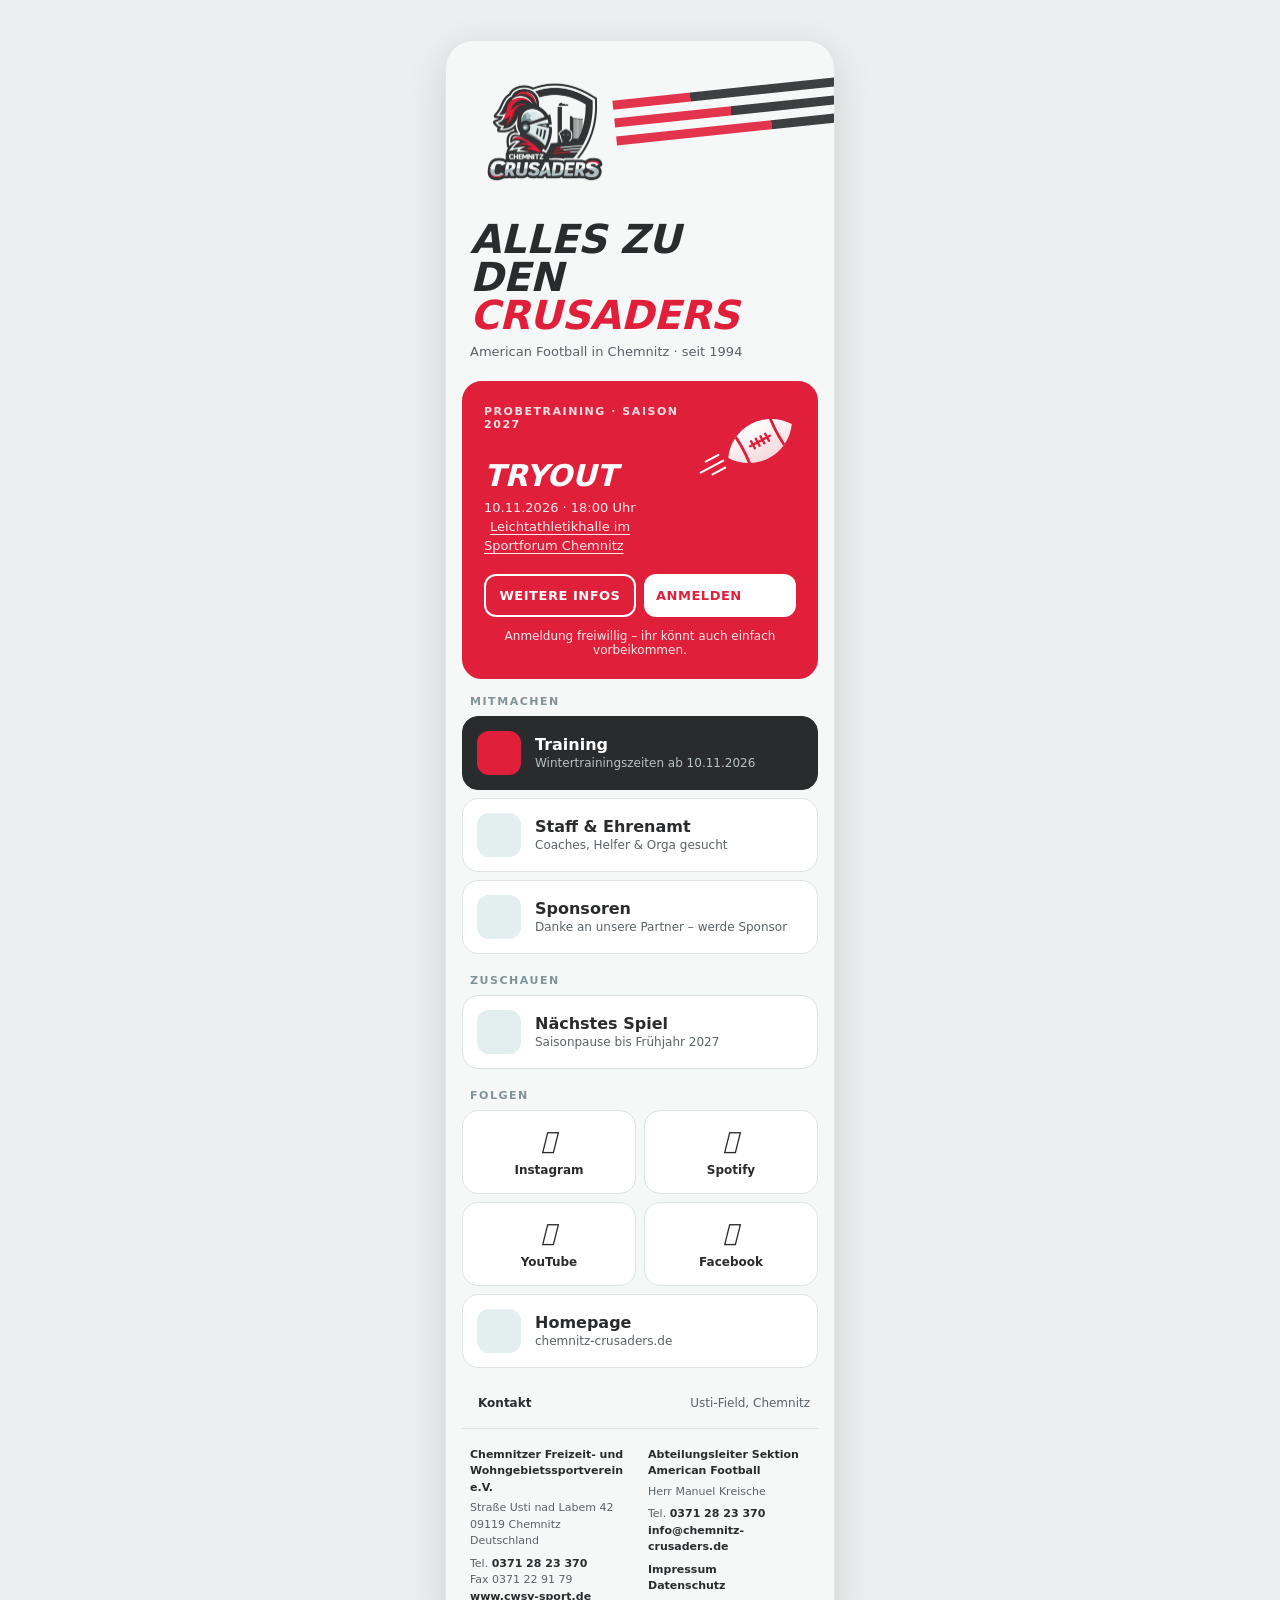
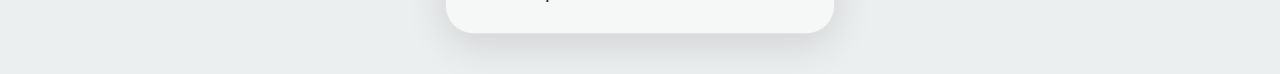
==== commit e6ce9aed: "Self-host Montserrat and Font Awesome (no external requests) - assets/fonts/montserrat: 500/700/800/" ====
--- a/index.html
+++ b/index.html
@@ -16,11 +16,11 @@
     <link rel="icon" type="image/png" href="assets/favicon.png">
     <link rel="apple-touch-icon" href="assets/apple-touch-icon.png">
 
-    <!-- Fonts & icon library -->
-    <link rel="preconnect" href="https://fonts.googleapis.com">
-    <link rel="preconnect" href="https://fonts.gstatic.com" crossorigin>
-    <link rel="stylesheet" href="https://fonts.googleapis.com/css2?family=Montserrat:ital,wght@0,500;0,700;0,800;0,900;1,900&display=swap">
-    <link rel="stylesheet" href="https://cdnjs.cloudflare.com/ajax/libs/font-awesome/6.5.2/css/all.min.css">
+    <!-- Fonts & icon library (self-hosted, no external requests) -->
+    <link rel="stylesheet" href="assets/css/fonts.css">
+    <link rel="stylesheet" href="assets/vendor/fontawesome/css/fontawesome.min.css">
+    <link rel="stylesheet" href="assets/vendor/fontawesome/css/solid.min.css">
+    <link rel="stylesheet" href="assets/vendor/fontawesome/css/brands.min.css">
 
     <!-- Page styles (loaded last so they take precedence over libraries) -->
     <link rel="stylesheet" href="assets/css/styles.css">
--- a/assets/css/fonts.css
+++ b/assets/css/fonts.css
@@ -0,0 +1,45 @@
+/* ==========================================================================
+   Montserrat, self-hosted (no request to Google Fonts)
+   Files: assets/fonts/montserrat/, latin subset (covers German umlauts and ß)
+   Licence: SIL Open Font License 1.1, see assets/fonts/montserrat/OFL.txt
+   ========================================================================== */
+
+@font-face {
+  font-family: Montserrat;
+  font-style: normal;
+  font-weight: 500;
+  font-display: swap;
+  src: url("../fonts/montserrat/montserrat-latin-500-normal.woff2") format("woff2");
+}
+
+@font-face {
+  font-family: Montserrat;
+  font-style: normal;
+  font-weight: 700;
+  font-display: swap;
+  src: url("../fonts/montserrat/montserrat-latin-700-normal.woff2") format("woff2");
+}
+
+@font-face {
+  font-family: Montserrat;
+  font-style: normal;
+  font-weight: 800;
+  font-display: swap;
+  src: url("../fonts/montserrat/montserrat-latin-800-normal.woff2") format("woff2");
+}
+
+@font-face {
+  font-family: Montserrat;
+  font-style: normal;
+  font-weight: 900;
+  font-display: swap;
+  src: url("../fonts/montserrat/montserrat-latin-900-normal.woff2") format("woff2");
+}
+
+@font-face {
+  font-family: Montserrat;
+  font-style: italic;
+  font-weight: 900;
+  font-display: swap;
+  src: url("../fonts/montserrat/montserrat-latin-900-italic.woff2") format("woff2");
+}
--- a/assets/vendor/fontawesome/css/solid.min.css
+++ b/assets/vendor/fontawesome/css/solid.min.css
@@ -0,0 +1,6 @@
+/*!
+ * Font Awesome Free 6.5.2 by @fontawesome - https://fontawesome.com
+ * License - https://fontawesome.com/license/free (Icons: CC BY 4.0, Fonts: SIL OFL 1.1, Code: MIT License)
+ * Copyright 2024 Fonticons, Inc.
+ */
+:host,:root{--fa-style-family-classic:"Font Awesome 6 Free";--fa-font-solid:normal 900 1em/1 "Font Awesome 6 Free"}@font-face{font-family:"Font Awesome 6 Free";font-style:normal;font-weight:900;font-display:block;src:url(../webfonts/fa-solid-900.woff2) format("woff2")}.fa-solid,.fas{font-weight:900}
--- a/assets/vendor/fontawesome/css/brands.min.css
+++ b/assets/vendor/fontawesome/css/brands.min.css
@@ -0,0 +1,6 @@
+/*!
+ * Font Awesome Free 6.5.2 by @fontawesome - https://fontawesome.com
+ * License - https://fontawesome.com/license/free (Icons: CC BY 4.0, Fonts: SIL OFL 1.1, Code: MIT License)
+ * Copyright 2024 Fonticons, Inc.
+ */
+:host,:root{--fa-style-family-brands:"Font Awesome 6 Brands";--fa-font-brands:normal 400 1em/1 "Font Awesome 6 Brands"}@font-face{font-family:"Font Awesome 6 Brands";font-style:normal;font-weight:400;font-display:block;src:url(../webfonts/fa-brands-400.woff2) format("woff2")}.fa-brands,.fab{font-weight:400}.fa-monero:before{content:"\f3d0"}.fa-hooli:before{content:"\f427"}.fa-yelp:before{content:"\f1e9"}.fa-cc-visa:before{content:"\f1f0"}.fa-lastfm:before{content:"\f202"}.fa-shopware:before{content:"\f5b5"}.fa-creative-commons-nc:before{content:"\f4e8"}.fa-aws:before{content:"\f375"}.fa-redhat:before{content:"\f7bc"}.fa-yoast:before{content:"\f2b1"}.fa-cloudflare:before{content:"\e07d"}.fa-ups:before{content:"\f7e0"}.fa-pixiv:before{content:"\e640"}.fa-wpexplorer:before{content:"\f2de"}.fa-dyalog:before{content:"\f399"}.fa-bity:before{content:"\f37a"}.fa-stackpath:before{content:"\f842"}.fa-buysellads:before{content:"\f20d"}.fa-first-order:before{content:"\f2b0"}.fa-modx:before{content:"\f285"}.fa-guilded:before{content:"\e07e"}.fa-vnv:before{content:"\f40b"}.fa-js-square:before,.fa-square-js:before{content:"\f3b9"}.fa-microsoft:before{content:"\f3ca"}.fa-qq:before{content:"\f1d6"}.fa-orcid:before{content:"\f8d2"}.fa-java:before{content:"\f4e4"}.fa-invision:before{content:"\f7b0"}.fa-creative-commons-pd-alt:before{content:"\f4ed"}.fa-centercode:before{content:"\f380"}.fa-glide-g:before{content:"\f2a6"}.fa-drupal:before{content:"\f1a9"}.fa-jxl:before{content:"\e67b"}.fa-hire-a-helper:before{content:"\f3b0"}.fa-creative-commons-by:before{content:"\f4e7"}.fa-unity:before{content:"\e049"}.fa-whmcs:before{content:"\f40d"}.fa-rocketchat:before{content:"\f3e8"}.fa-vk:before{content:"\f189"}.fa-untappd:before{content:"\f405"}.fa-mailchimp:before{content:"\f59e"}.fa-css3-alt:before{content:"\f38b"}.fa-reddit-square:before,.fa-square-reddit:before{content:"\f1a2"}.fa-vimeo-v:before{content:"\f27d"}.fa-contao:before{content:"\f26d"}.fa-square-font-awesome:before{content:"\e5ad"}.fa-deskpro:before{content:"\f38f"}.fa-brave:before{content:"\e63c"}.fa-sistrix:before{content:"\f3ee"}.fa-instagram-square:before,.fa-square-instagram:before{content:"\e055"}.fa-battle-net:before{content:"\f835"}.fa-the-red-yeti:before{content:"\f69d"}.fa-hacker-news-square:before,.fa-square-hacker-news:before{content:"\f3af"}.fa-edge:before{content:"\f282"}.fa-threads:before{content:"\e618"}.fa-napster:before{content:"\f3d2"}.fa-snapchat-square:before,.fa-square-snapchat:before{content:"\f2ad"}.fa-google-plus-g:before{content:"\f0d5"}.fa-artstation:before{content:"\f77a"}.fa-markdown:before{content:"\f60f"}.fa-sourcetree:before{content:"\f7d3"}.fa-google-plus:before{content:"\f2b3"}.fa-diaspora:before{content:"\f791"}.fa-foursquare:before{content:"\f180"}.fa-stack-overflow:before{content:"\f16c"}.fa-github-alt:before{content:"\f113"}.fa-phoenix-squadron:before{content:"\f511"}.fa-pagelines:before{content:"\f18c"}.fa-algolia:before{content:"\f36c"}.fa-red-river:before{content:"\f3e3"}.fa-creative-commons-sa:before{content:"\f4ef"}.fa-safari:before{content:"\f267"}.fa-google:before{content:"\f1a0"}.fa-font-awesome-alt:before,.fa-square-font-awesome-stroke:before{content:"\f35c"}.fa-atlassian:before{content:"\f77b"}.fa-linkedin-in:before{content:"\f0e1"}.fa-digital-ocean:before{content:"\f391"}.fa-nimblr:before{content:"\f5a8"}.fa-chromecast:before{content:"\f838"}.fa-evernote:before{content:"\f839"}.fa-hacker-news:before{content:"\f1d4"}.fa-creative-commons-sampling:before{content:"\f4f0"}.fa-adversal:before{content:"\f36a"}.fa-creative-commons:before{content:"\f25e"}.fa-watchman-monitoring:before{content:"\e087"}.fa-fonticons:before{content:"\f280"}.fa-weixin:before{content:"\f1d7"}.fa-shirtsinbulk:before{content:"\f214"}.fa-codepen:before{content:"\f1cb"}.fa-git-alt:before{content:"\f841"}.fa-lyft:before{content:"\f3c3"}.fa-rev:before{content:"\f5b2"}.fa-windows:before{content:"\f17a"}.fa-wizards-of-the-coast:before{content:"\f730"}.fa-square-viadeo:before,.fa-viadeo-square:before{content:"\f2aa"}.fa-meetup:before{content:"\f2e0"}.fa-centos:before{content:"\f789"}.fa-adn:before{content:"\f170"}.fa-cloudsmith:before{content:"\f384"}.fa-opensuse:before{content:"\e62b"}.fa-pied-piper-alt:before{content:"\f1a8"}.fa-dribbble-square:before,.fa-square-dribbble:before{content:"\f397"}.fa-codiepie:before{content:"\f284"}.fa-node:before{content:"\f419"}.fa-mix:before{content:"\f3cb"}.fa-steam:before{content:"\f1b6"}.fa-cc-apple-pay:before{content:"\f416"}.fa-scribd:before{content:"\f28a"}.fa-debian:before{content:"\e60b"}.fa-openid:before{content:"\f19b"}.fa-instalod:before{content:"\e081"}.fa-expeditedssl:before{content:"\f23e"}.fa-sellcast:before{content:"\f2da"}.fa-square-twitter:before,.fa-twitter-square:before{content:"\f081"}.fa-r-project:before{content:"\f4f7"}.fa-delicious:before{content:"\f1a5"}.fa-freebsd:before{content:"\f3a4"}.fa-vuejs:before{content:"\f41f"}.fa-accusoft:before{content:"\f369"}.fa-ioxhost:before{content:"\f208"}.fa-fonticons-fi:before{content:"\f3a2"}.fa-app-store:before{content:"\f36f"}.fa-cc-mastercard:before{content:"\f1f1"}.fa-itunes-note:before{content:"\f3b5"}.fa-golang:before{content:"\e40f"}.fa-kickstarter:before,.fa-square-kickstarter:before{content:"\f3bb"}.fa-grav:before{content:"\f2d6"}.fa-weibo:before{content:"\f18a"}.fa-uncharted:before{content:"\e084"}.fa-firstdraft:before{content:"\f3a1"}.fa-square-youtube:before,.fa-youtube-square:before{content:"\f431"}.fa-wikipedia-w:before{content:"\f266"}.fa-rendact:before,.fa-wpressr:before{content:"\f3e4"}.fa-angellist:before{content:"\f209"}.fa-galactic-republic:before{content:"\f50c"}.fa-nfc-directional:before{content:"\e530"}.fa-skype:before{content:"\f17e"}.fa-joget:before{content:"\f3b7"}.fa-fedora:before{content:"\f798"}.fa-stripe-s:before{content:"\f42a"}.fa-meta:before{content:"\e49b"}.fa-laravel:before{content:"\f3bd"}.fa-hotjar:before{content:"\f3b1"}.fa-bluetooth-b:before{content:"\f294"}.fa-square-letterboxd:before{content:"\e62e"}.fa-sticker-mule:before{content:"\f3f7"}.fa-creative-commons-zero:before{content:"\f4f3"}.fa-hips:before{content:"\f452"}.fa-behance:before{content:"\f1b4"}.fa-reddit:before{content:"\f1a1"}.fa-discord:before{content:"\f392"}.fa-chrome:before{content:"\f268"}.fa-app-store-ios:before{content:"\f370"}.fa-cc-discover:before{content:"\f1f2"}.fa-wpbeginner:before{content:"\f297"}.fa-confluence:before{content:"\f78d"}.fa-shoelace:before{content:"\e60c"}.fa-mdb:before{content:"\f8ca"}.fa-dochub:before{content:"\f394"}.fa-accessible-icon:before{content:"\f368"}.fa-ebay:before{content:"\f4f4"}.fa-amazon:before{content:"\f270"}.fa-unsplash:before{content:"\e07c"}.fa-yarn:before{content:"\f7e3"}.fa-square-steam:before,.fa-steam-square:before{content:"\f1b7"}.fa-500px:before{content:"\f26e"}.fa-square-vimeo:before,.fa-vimeo-square:before{content:"\f194"}.fa-asymmetrik:before{content:"\f372"}.fa-font-awesome-flag:before,.fa-font-awesome-logo-full:before,.fa-font-awesome:before{content:"\f2b4"}.fa-gratipay:before{content:"\f184"}.fa-apple:before{content:"\f179"}.fa-hive:before{content:"\e07f"}.fa-gitkraken:before{content:"\f3a6"}.fa-keybase:before{content:"\f4f5"}.fa-apple-pay:before{content:"\f415"}.fa-padlet:before{content:"\e4a0"}.fa-amazon-pay:before{content:"\f42c"}.fa-github-square:before,.fa-square-github:before{content:"\f092"}.fa-stumbleupon:before{content:"\f1a4"}.fa-fedex:before{content:"\f797"}.fa-phoenix-framework:before{content:"\f3dc"}.fa-shopify:before{content:"\e057"}.fa-neos:before{content:"\f612"}.fa-square-threads:before{content:"\e619"}.fa-hackerrank:before{content:"\f5f7"}.fa-researchgate:before{content:"\f4f8"}.fa-swift:before{content:"\f8e1"}.fa-angular:before{content:"\f420"}.fa-speakap:before{content:"\f3f3"}.fa-angrycreative:before{content:"\f36e"}.fa-y-combinator:before{content:"\f23b"}.fa-empire:before{content:"\f1d1"}.fa-envira:before{content:"\f299"}.fa-google-scholar:before{content:"\e63b"}.fa-gitlab-square:before,.fa-square-gitlab:before{content:"\e5ae"}.fa-studiovinari:before{content:"\f3f8"}.fa-pied-piper:before{content:"\f2ae"}.fa-wordpress:before{content:"\f19a"}.fa-product-hunt:before{content:"\f288"}.fa-firefox:before{content:"\f269"}.fa-linode:before{content:"\f2b8"}.fa-goodreads:before{content:"\f3a8"}.fa-odnoklassniki-square:before,.fa-square-odnoklassniki:before{content:"\f264"}.fa-jsfiddle:before{content:"\f1cc"}.fa-sith:before{content:"\f512"}.fa-themeisle:before{content:"\f2b2"}.fa-page4:before{content:"\f3d7"}.fa-hashnode:before{content:"\e499"}.fa-react:before{content:"\f41b"}.fa-cc-paypal:before{content:"\f1f4"}.fa-squarespace:before{content:"\f5be"}.fa-cc-stripe:before{content:"\f1f5"}.fa-creative-commons-share:before{content:"\f4f2"}.fa-bitcoin:before{content:"\f379"}.fa-keycdn:before{content:"\f3ba"}.fa-opera:before{content:"\f26a"}.fa-itch-io:before{content:"\f83a"}.fa-umbraco:before{content:"\f8e8"}.fa-galactic-senate:before{content:"\f50d"}.fa-ubuntu:before{content:"\f7df"}.fa-draft2digital:before{content:"\f396"}.fa-stripe:before{content:"\f429"}.fa-houzz:before{content:"\f27c"}.fa-gg:before{content:"\f260"}.fa-dhl:before{content:"\f790"}.fa-pinterest-square:before,.fa-square-pinterest:before{content:"\f0d3"}.fa-xing:before{content:"\f168"}.fa-blackberry:before{content:"\f37b"}.fa-creative-commons-pd:before{content:"\f4ec"}.fa-playstation:before{content:"\f3df"}.fa-quinscape:before{content:"\f459"}.fa-less:before{content:"\f41d"}.fa-blogger-b:before{content:"\f37d"}.fa-opencart:before{content:"\f23d"}.fa-vine:before{content:"\f1ca"}.fa-signal-messenger:before{content:"\e663"}.fa-paypal:before{content:"\f1ed"}.fa-gitlab:before{content:"\f296"}.fa-typo3:before{content:"\f42b"}.fa-reddit-alien:before{content:"\f281"}.fa-yahoo:before{content:"\f19e"}.fa-dailymotion:before{content:"\e052"}.fa-affiliatetheme:before{content:"\f36b"}.fa-pied-piper-pp:before{content:"\f1a7"}.fa-bootstrap:before{content:"\f836"}.fa-odnoklassniki:before{content:"\f263"}.fa-nfc-symbol:before{content:"\e531"}.fa-mintbit:before{content:"\e62f"}.fa-ethereum:before{content:"\f42e"}.fa-speaker-deck:before{content:"\f83c"}.fa-creative-commons-nc-eu:before{content:"\f4e9"}.fa-patreon:before{content:"\f3d9"}.fa-avianex:before{content:"\f374"}.fa-ello:before{content:"\f5f1"}.fa-gofore:before{content:"\f3a7"}.fa-bimobject:before{content:"\f378"}.fa-brave-reverse:before{content:"\e63d"}.fa-facebook-f:before{content:"\f39e"}.fa-google-plus-square:before,.fa-square-google-plus:before{content:"\f0d4"}.fa-web-awesome:before{content:"\e682"}.fa-mandalorian:before{content:"\f50f"}.fa-first-order-alt:before{content:"\f50a"}.fa-osi:before{content:"\f41a"}.fa-google-wallet:before{content:"\f1ee"}.fa-d-and-d-beyond:before{content:"\f6ca"}.fa-periscope:before{content:"\f3da"}.fa-fulcrum:before{content:"\f50b"}.fa-cloudscale:before{content:"\f383"}.fa-forumbee:before{content:"\f211"}.fa-mizuni:before{content:"\f3cc"}.fa-schlix:before{content:"\f3ea"}.fa-square-xing:before,.fa-xing-square:before{content:"\f169"}.fa-bandcamp:before{content:"\f2d5"}.fa-wpforms:before{content:"\f298"}.fa-cloudversify:before{content:"\f385"}.fa-usps:before{content:"\f7e1"}.fa-megaport:before{content:"\f5a3"}.fa-magento:before{content:"\f3c4"}.fa-spotify:before{content:"\f1bc"}.fa-optin-monster:before{content:"\f23c"}.fa-fly:before{content:"\f417"}.fa-aviato:before{content:"\f421"}.fa-itunes:before{content:"\f3b4"}.fa-cuttlefish:before{content:"\f38c"}.fa-blogger:before{content:"\f37c"}.fa-flickr:before{content:"\f16e"}.fa-viber:before{content:"\f409"}.fa-soundcloud:before{content:"\f1be"}.fa-digg:before{content:"\f1a6"}.fa-tencent-weibo:before{content:"\f1d5"}.fa-letterboxd:before{content:"\e62d"}.fa-symfony:before{content:"\f83d"}.fa-maxcdn:before{content:"\f136"}.fa-etsy:before{content:"\f2d7"}.fa-facebook-messenger:before{content:"\f39f"}.fa-audible:before{content:"\f373"}.fa-think-peaks:before{content:"\f731"}.fa-bilibili:before{content:"\e3d9"}.fa-erlang:before{content:"\f39d"}.fa-x-twitter:before{content:"\e61b"}.fa-cotton-bureau:before{content:"\f89e"}.fa-dashcube:before{content:"\f210"}.fa-42-group:before,.fa-innosoft:before{content:"\e080"}.fa-stack-exchange:before{content:"\f18d"}.fa-elementor:before{content:"\f430"}.fa-pied-piper-square:before,.fa-square-pied-piper:before{content:"\e01e"}.fa-creative-commons-nd:before{content:"\f4eb"}.fa-palfed:before{content:"\f3d8"}.fa-superpowers:before{content:"\f2dd"}.fa-resolving:before{content:"\f3e7"}.fa-xbox:before{content:"\f412"}.fa-square-web-awesome-stroke:before{content:"\e684"}.fa-searchengin:before{content:"\f3eb"}.fa-tiktok:before{content:"\e07b"}.fa-facebook-square:before,.fa-square-facebook:before{content:"\f082"}.fa-renren:before{content:"\f18b"}.fa-linux:before{content:"\f17c"}.fa-glide:before{content:"\f2a5"}.fa-linkedin:before{content:"\f08c"}.fa-hubspot:before{content:"\f3b2"}.fa-deploydog:before{content:"\f38e"}.fa-twitch:before{content:"\f1e8"}.fa-ravelry:before{content:"\f2d9"}.fa-mixer:before{content:"\e056"}.fa-lastfm-square:before,.fa-square-lastfm:before{content:"\f203"}.fa-vimeo:before{content:"\f40a"}.fa-mendeley:before{content:"\f7b3"}.fa-uniregistry:before{content:"\f404"}.fa-figma:before{content:"\f799"}.fa-creative-commons-remix:before{content:"\f4ee"}.fa-cc-amazon-pay:before{content:"\f42d"}.fa-dropbox:before{content:"\f16b"}.fa-instagram:before{content:"\f16d"}.fa-cmplid:before{content:"\e360"}.fa-upwork:before{content:"\e641"}.fa-facebook:before{content:"\f09a"}.fa-gripfire:before{content:"\f3ac"}.fa-jedi-order:before{content:"\f50e"}.fa-uikit:before{content:"\f403"}.fa-fort-awesome-alt:before{content:"\f3a3"}.fa-phabricator:before{content:"\f3db"}.fa-ussunnah:before{content:"\f407"}.fa-earlybirds:before{content:"\f39a"}.fa-trade-federation:before{content:"\f513"}.fa-autoprefixer:before{content:"\f41c"}.fa-whatsapp:before{content:"\f232"}.fa-square-upwork:before{content:"\e67c"}.fa-slideshare:before{content:"\f1e7"}.fa-google-play:before{content:"\f3ab"}.fa-viadeo:before{content:"\f2a9"}.fa-line:before{content:"\f3c0"}.fa-google-drive:before{content:"\f3aa"}.fa-servicestack:before{content:"\f3ec"}.fa-simplybuilt:before{content:"\f215"}.fa-bitbucket:before{content:"\f171"}.fa-imdb:before{content:"\f2d8"}.fa-deezer:before{content:"\e077"}.fa-raspberry-pi:before{content:"\f7bb"}.fa-jira:before{content:"\f7b1"}.fa-docker:before{content:"\f395"}.fa-screenpal:before{content:"\e570"}.fa-bluetooth:before{content:"\f293"}.fa-gitter:before{content:"\f426"}.fa-d-and-d:before{content:"\f38d"}.fa-microblog:before{content:"\e01a"}.fa-cc-diners-club:before{content:"\f24c"}.fa-gg-circle:before{content:"\f261"}.fa-pied-piper-hat:before{content:"\f4e5"}.fa-kickstarter-k:before{content:"\f3bc"}.fa-yandex:before{content:"\f413"}.fa-readme:before{content:"\f4d5"}.fa-html5:before{content:"\f13b"}.fa-sellsy:before{content:"\f213"}.fa-square-web-awesome:before{content:"\e683"}.fa-sass:before{content:"\f41e"}.fa-wirsindhandwerk:before,.fa-wsh:before{content:"\e2d0"}.fa-buromobelexperte:before{content:"\f37f"}.fa-salesforce:before{content:"\f83b"}.fa-octopus-deploy:before{content:"\e082"}.fa-medapps:before{content:"\f3c6"}.fa-ns8:before{content:"\f3d5"}.fa-pinterest-p:before{content:"\f231"}.fa-apper:before{content:"\f371"}.fa-fort-awesome:before{content:"\f286"}.fa-waze:before{content:"\f83f"}.fa-bluesky:before{content:"\e671"}.fa-cc-jcb:before{content:"\f24b"}.fa-snapchat-ghost:before,.fa-snapchat:before{content:"\f2ab"}.fa-fantasy-flight-games:before{content:"\f6dc"}.fa-rust:before{content:"\e07a"}.fa-wix:before{content:"\f5cf"}.fa-behance-square:before,.fa-square-behance:before{content:"\f1b5"}.fa-supple:before{content:"\f3f9"}.fa-webflow:before{content:"\e65c"}.fa-rebel:before{content:"\f1d0"}.fa-css3:before{content:"\f13c"}.fa-staylinked:before{content:"\f3f5"}.fa-kaggle:before{content:"\f5fa"}.fa-space-awesome:before{content:"\e5ac"}.fa-deviantart:before{content:"\f1bd"}.fa-cpanel:before{content:"\f388"}.fa-goodreads-g:before{content:"\f3a9"}.fa-git-square:before,.fa-square-git:before{content:"\f1d2"}.fa-square-tumblr:before,.fa-tumblr-square:before{content:"\f174"}.fa-trello:before{content:"\f181"}.fa-creative-commons-nc-jp:before{content:"\f4ea"}.fa-get-pocket:before{content:"\f265"}.fa-perbyte:before{content:"\e083"}.fa-grunt:before{content:"\f3ad"}.fa-weebly:before{content:"\f5cc"}.fa-connectdevelop:before{content:"\f20e"}.fa-leanpub:before{content:"\f212"}.fa-black-tie:before{content:"\f27e"}.fa-themeco:before{content:"\f5c6"}.fa-python:before{content:"\f3e2"}.fa-android:before{content:"\f17b"}.fa-bots:before{content:"\e340"}.fa-free-code-camp:before{content:"\f2c5"}.fa-hornbill:before{content:"\f592"}.fa-js:before{content:"\f3b8"}.fa-ideal:before{content:"\e013"}.fa-git:before{content:"\f1d3"}.fa-dev:before{content:"\f6cc"}.fa-sketch:before{content:"\f7c6"}.fa-yandex-international:before{content:"\f414"}.fa-cc-amex:before{content:"\f1f3"}.fa-uber:before{content:"\f402"}.fa-github:before{content:"\f09b"}.fa-php:before{content:"\f457"}.fa-alipay:before{content:"\f642"}.fa-youtube:before{content:"\f167"}.fa-skyatlas:before{content:"\f216"}.fa-firefox-browser:before{content:"\e007"}.fa-replyd:before{content:"\f3e6"}.fa-suse:before{content:"\f7d6"}.fa-jenkins:before{content:"\f3b6"}.fa-twitter:before{content:"\f099"}.fa-rockrms:before{content:"\f3e9"}.fa-pinterest:before{content:"\f0d2"}.fa-buffer:before{content:"\f837"}.fa-npm:before{content:"\f3d4"}.fa-yammer:before{content:"\f840"}.fa-btc:before{content:"\f15a"}.fa-dribbble:before{content:"\f17d"}.fa-stumbleupon-circle:before{content:"\f1a3"}.fa-internet-explorer:before{content:"\f26b"}.fa-stubber:before{content:"\e5c7"}.fa-telegram-plane:before,.fa-telegram:before{content:"\f2c6"}.fa-old-republic:before{content:"\f510"}.fa-odysee:before{content:"\e5c6"}.fa-square-whatsapp:before,.fa-whatsapp-square:before{content:"\f40c"}.fa-node-js:before{content:"\f3d3"}.fa-edge-legacy:before{content:"\e078"}.fa-slack-hash:before,.fa-slack:before{content:"\f198"}.fa-medrt:before{content:"\f3c8"}.fa-usb:before{content:"\f287"}.fa-tumblr:before{content:"\f173"}.fa-vaadin:before{content:"\f408"}.fa-quora:before{content:"\f2c4"}.fa-square-x-twitter:before{content:"\e61a"}.fa-reacteurope:before{content:"\f75d"}.fa-medium-m:before,.fa-medium:before{content:"\f23a"}.fa-amilia:before{content:"\f36d"}.fa-mixcloud:before{content:"\f289"}.fa-flipboard:before{content:"\f44d"}.fa-viacoin:before{content:"\f237"}.fa-critical-role:before{content:"\f6c9"}.fa-sitrox:before{content:"\e44a"}.fa-discourse:before{content:"\f393"}.fa-joomla:before{content:"\f1aa"}.fa-mastodon:before{content:"\f4f6"}.fa-airbnb:before{content:"\f834"}.fa-wolf-pack-battalion:before{content:"\f514"}.fa-buy-n-large:before{content:"\f8a6"}.fa-gulp:before{content:"\f3ae"}.fa-creative-commons-sampling-plus:before{content:"\f4f1"}.fa-strava:before{content:"\f428"}.fa-ember:before{content:"\f423"}.fa-canadian-maple-leaf:before{content:"\f785"}.fa-teamspeak:before{content:"\f4f9"}.fa-pushed:before{content:"\f3e1"}.fa-wordpress-simple:before{content:"\f411"}.fa-nutritionix:before{content:"\f3d6"}.fa-wodu:before{content:"\e088"}.fa-google-pay:before{content:"\e079"}.fa-intercom:before{content:"\f7af"}.fa-zhihu:before{content:"\f63f"}.fa-korvue:before{content:"\f42f"}.fa-pix:before{content:"\e43a"}.fa-steam-symbol:before{content:"\f3f6"}
--- a/assets/css/styles.css
+++ b/assets/css/styles.css
@@ -1263,6 +1263,92 @@
   text-align: center;
 }
 
+/* Legal notice (impressum.html)
+   ========================================================================== */
+
+.legal {
+  padding: 18px 20px;
+  border-radius: 16px;
+  background: var(--color-white);
+  border: 1px solid var(--color-line);
+  font-style: normal;
+  font-size: 14px;
+  font-weight: 500;
+  line-height: 1.6;
+}
+
+.legal p {
+  margin: 0 0 14px;
+}
+
+.legal p:last-child {
+  margin-bottom: 0;
+}
+
+.legal__name {
+  font-size: 16px;
+  font-weight: 800;
+  line-height: 1.35;
+}
+
+.legal a {
+  font-weight: 700;
+  text-decoration: underline;
+  text-decoration-color: var(--color-line);
+  text-decoration-thickness: 2px;
+  text-underline-offset: 3px;
+  transition: color 0.15s, text-decoration-color 0.15s;
+}
+
+.legal a:hover {
+  color: var(--color-red);
+  text-decoration-color: var(--color-red);
+}
+
+/* Long legal text (datenschutz.html) */
+.legal--prose {
+  font-size: 13px;
+  line-height: 1.6;
+  overflow-wrap: anywhere;
+  hyphens: auto;
+}
+
+.legal--prose h2 {
+  margin: 22px 0 8px;
+  font-size: 15px;
+  font-weight: 800;
+  line-height: 1.3;
+}
+
+.legal--prose h2:first-child {
+  margin-top: 0;
+}
+
+.legal--prose p {
+  margin: 0 0 10px;
+}
+
+.legal--prose ul {
+  margin: 0 0 10px;
+  padding-left: 18px;
+}
+
+.legal--prose li {
+  margin-bottom: 4px;
+}
+
+.legal--prose a {
+  font-weight: 600;
+}
+
+.legal__source {
+  margin-top: 22px !important;
+  padding-top: 12px;
+  border-top: 1px solid var(--color-line);
+  font-size: 11px;
+  color: var(--color-muted);
+}
+
 /* Volunteer role tiles (ehrenamt.html)
    ========================================================================== */
 
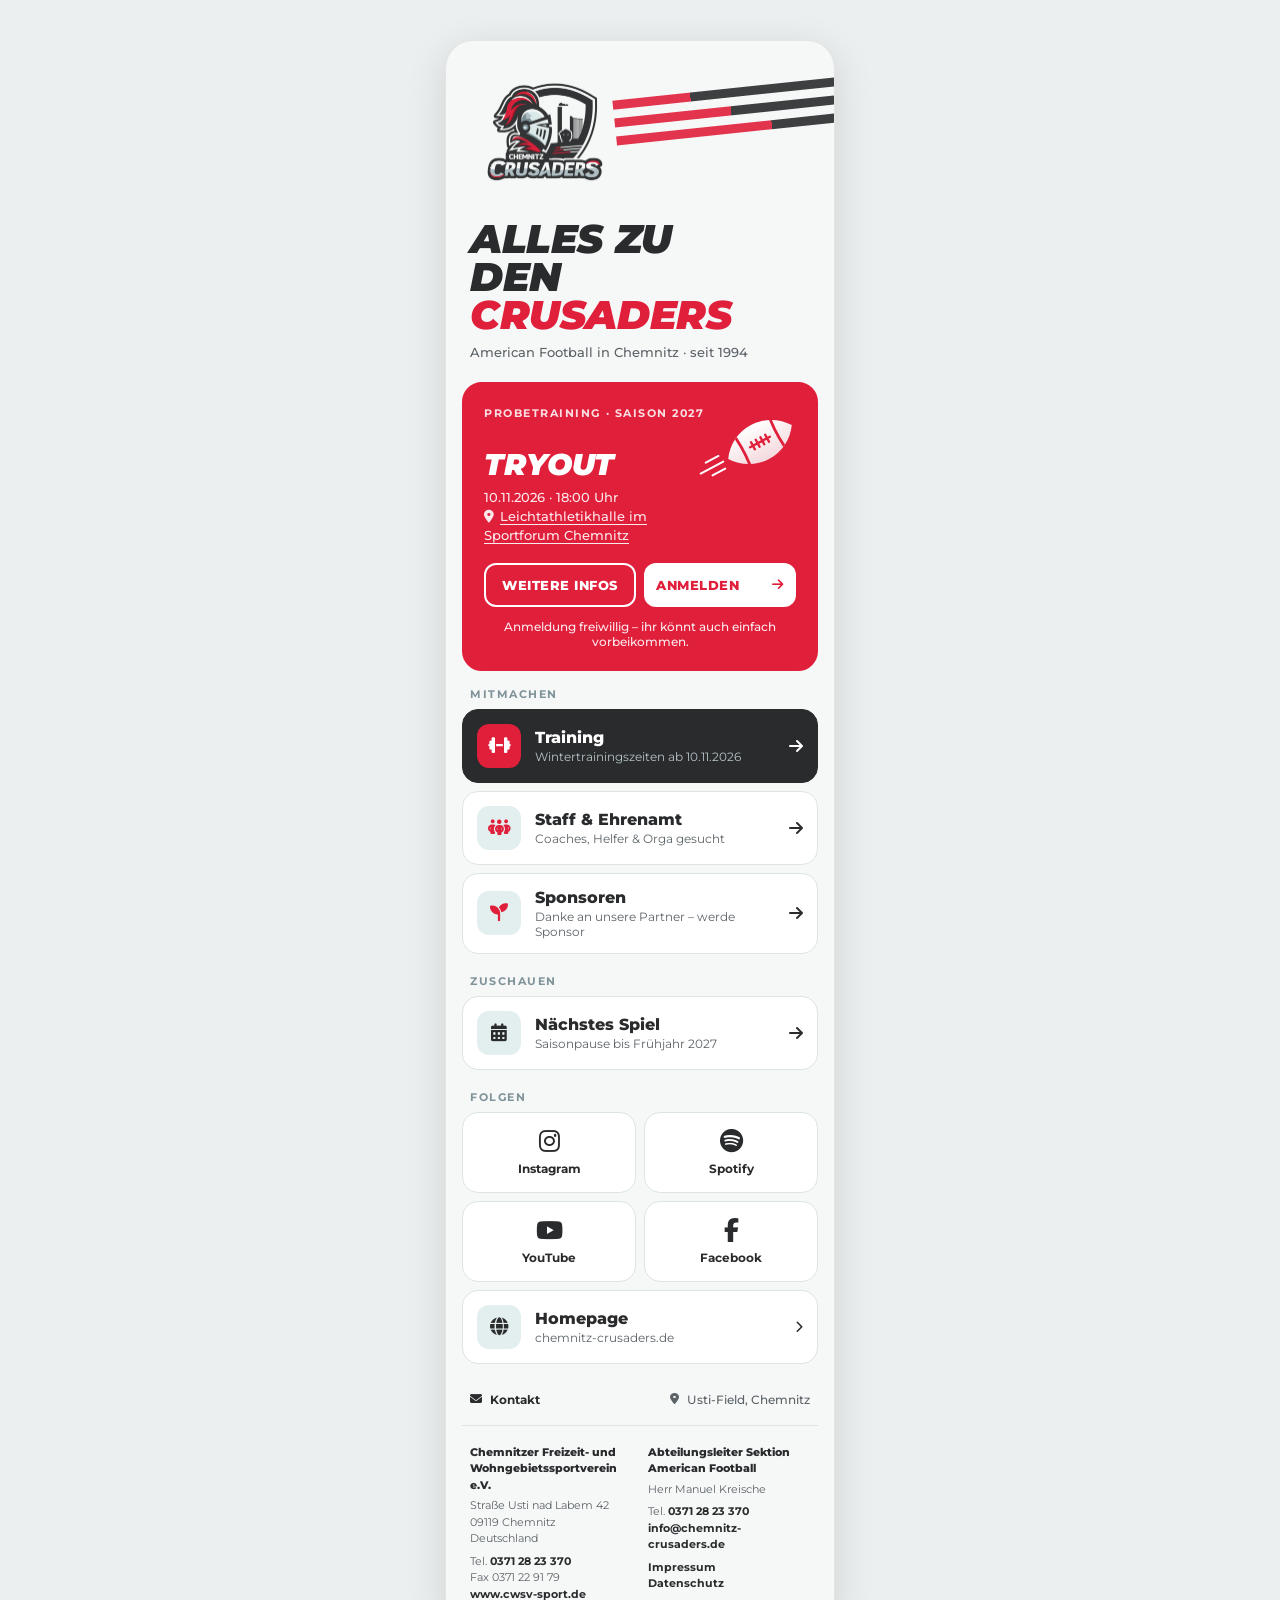
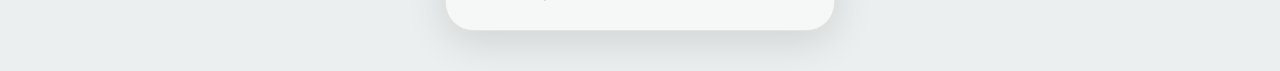
==== commit 2c1a24ef: "Merge pull request #21 from jandoant/feature/site-info-footer Kontakt-Footer auf allen Seiten + Impr" ====
--- a/index.html
+++ b/index.html
@@ -16,11 +16,11 @@
     <link rel="icon" type="image/png" href="assets/favicon.png">
     <link rel="apple-touch-icon" href="assets/apple-touch-icon.png">
 
-    <!-- Fonts & icon library (self-hosted, no external requests) -->
-    <link rel="stylesheet" href="assets/css/fonts.css">
-    <link rel="stylesheet" href="assets/vendor/fontawesome/css/fontawesome.min.css">
-    <link rel="stylesheet" href="assets/vendor/fontawesome/css/solid.min.css">
-    <link rel="stylesheet" href="assets/vendor/fontawesome/css/brands.min.css">
+    <!-- Fonts & icon library -->
+    <link rel="preconnect" href="https://fonts.googleapis.com">
+    <link rel="preconnect" href="https://fonts.gstatic.com" crossorigin>
+    <link rel="stylesheet" href="https://fonts.googleapis.com/css2?family=Montserrat:ital,wght@0,500;0,700;0,800;0,900;1,900&display=swap">
+    <link rel="stylesheet" href="https://cdnjs.cloudflare.com/ajax/libs/font-awesome/6.5.2/css/all.min.css">
 
     <!-- Page styles (loaded last so they take precedence over libraries) -->
     <link rel="stylesheet" href="assets/css/styles.css">
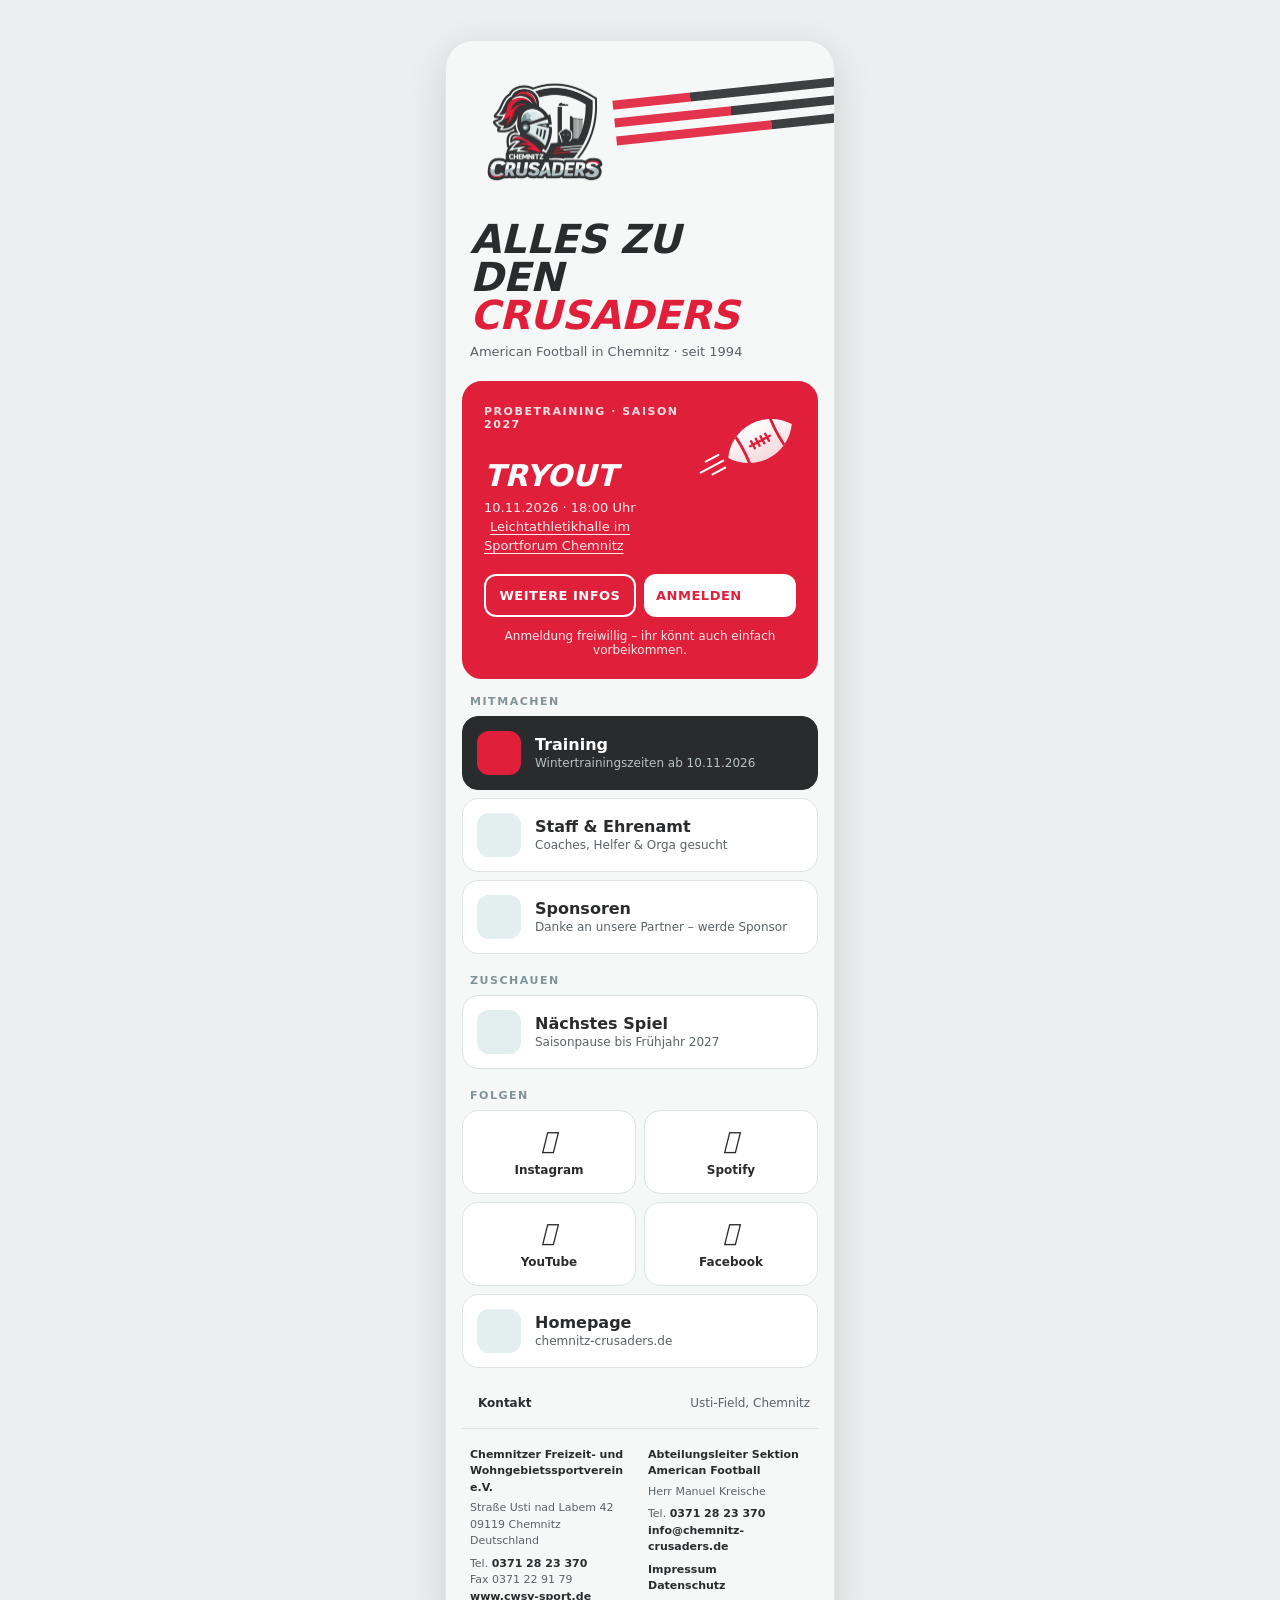
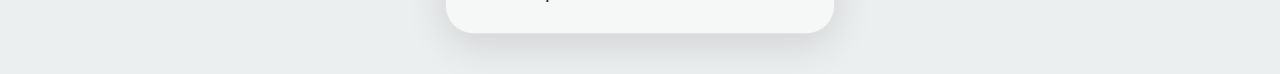
==== commit 071d03bf: "Merge pull request #22 from jandoant/feature/self-hosted-fonts Schriften und Icons selbst hosten (ke" ====
--- a/index.html
+++ b/index.html
@@ -16,11 +16,11 @@
     <link rel="icon" type="image/png" href="assets/favicon.png">
     <link rel="apple-touch-icon" href="assets/apple-touch-icon.png">
 
-    <!-- Fonts & icon library -->
-    <link rel="preconnect" href="https://fonts.googleapis.com">
-    <link rel="preconnect" href="https://fonts.gstatic.com" crossorigin>
-    <link rel="stylesheet" href="https://fonts.googleapis.com/css2?family=Montserrat:ital,wght@0,500;0,700;0,800;0,900;1,900&display=swap">
-    <link rel="stylesheet" href="https://cdnjs.cloudflare.com/ajax/libs/font-awesome/6.5.2/css/all.min.css">
+    <!-- Fonts & icon library (self-hosted, no external requests) -->
+    <link rel="stylesheet" href="assets/css/fonts.css">
+    <link rel="stylesheet" href="assets/vendor/fontawesome/css/fontawesome.min.css">
+    <link rel="stylesheet" href="assets/vendor/fontawesome/css/solid.min.css">
+    <link rel="stylesheet" href="assets/vendor/fontawesome/css/brands.min.css">
 
     <!-- Page styles (loaded last so they take precedence over libraries) -->
     <link rel="stylesheet" href="assets/css/styles.css">
--- a/assets/css/fonts.css
+++ b/assets/css/fonts.css
@@ -0,0 +1,45 @@
+/* ==========================================================================
+   Montserrat, self-hosted (no request to Google Fonts)
+   Files: assets/fonts/montserrat/, latin subset (covers German umlauts and ß)
+   Licence: SIL Open Font License 1.1, see assets/fonts/montserrat/OFL.txt
+   ========================================================================== */
+
+@font-face {
+  font-family: Montserrat;
+  font-style: normal;
+  font-weight: 500;
+  font-display: swap;
+  src: url("../fonts/montserrat/montserrat-latin-500-normal.woff2") format("woff2");
+}
+
+@font-face {
+  font-family: Montserrat;
+  font-style: normal;
+  font-weight: 700;
+  font-display: swap;
+  src: url("../fonts/montserrat/montserrat-latin-700-normal.woff2") format("woff2");
+}
+
+@font-face {
+  font-family: Montserrat;
+  font-style: normal;
+  font-weight: 800;
+  font-display: swap;
+  src: url("../fonts/montserrat/montserrat-latin-800-normal.woff2") format("woff2");
+}
+
+@font-face {
+  font-family: Montserrat;
+  font-style: normal;
+  font-weight: 900;
+  font-display: swap;
+  src: url("../fonts/montserrat/montserrat-latin-900-normal.woff2") format("woff2");
+}
+
+@font-face {
+  font-family: Montserrat;
+  font-style: italic;
+  font-weight: 900;
+  font-display: swap;
+  src: url("../fonts/montserrat/montserrat-latin-900-italic.woff2") format("woff2");
+}
--- a/assets/vendor/fontawesome/css/solid.min.css
+++ b/assets/vendor/fontawesome/css/solid.min.css
@@ -0,0 +1,6 @@
+/*!
+ * Font Awesome Free 6.5.2 by @fontawesome - https://fontawesome.com
+ * License - https://fontawesome.com/license/free (Icons: CC BY 4.0, Fonts: SIL OFL 1.1, Code: MIT License)
+ * Copyright 2024 Fonticons, Inc.
+ */
+:host,:root{--fa-style-family-classic:"Font Awesome 6 Free";--fa-font-solid:normal 900 1em/1 "Font Awesome 6 Free"}@font-face{font-family:"Font Awesome 6 Free";font-style:normal;font-weight:900;font-display:block;src:url(../webfonts/fa-solid-900.woff2) format("woff2")}.fa-solid,.fas{font-weight:900}
--- a/assets/vendor/fontawesome/css/brands.min.css
+++ b/assets/vendor/fontawesome/css/brands.min.css
@@ -0,0 +1,6 @@
+/*!
+ * Font Awesome Free 6.5.2 by @fontawesome - https://fontawesome.com
+ * License - https://fontawesome.com/license/free (Icons: CC BY 4.0, Fonts: SIL OFL 1.1, Code: MIT License)
+ * Copyright 2024 Fonticons, Inc.
+ */
+:host,:root{--fa-style-family-brands:"Font Awesome 6 Brands";--fa-font-brands:normal 400 1em/1 "Font Awesome 6 Brands"}@font-face{font-family:"Font Awesome 6 Brands";font-style:normal;font-weight:400;font-display:block;src:url(../webfonts/fa-brands-400.woff2) format("woff2")}.fa-brands,.fab{font-weight:400}.fa-monero:before{content:"\f3d0"}.fa-hooli:before{content:"\f427"}.fa-yelp:before{content:"\f1e9"}.fa-cc-visa:before{content:"\f1f0"}.fa-lastfm:before{content:"\f202"}.fa-shopware:before{content:"\f5b5"}.fa-creative-commons-nc:before{content:"\f4e8"}.fa-aws:before{content:"\f375"}.fa-redhat:before{content:"\f7bc"}.fa-yoast:before{content:"\f2b1"}.fa-cloudflare:before{content:"\e07d"}.fa-ups:before{content:"\f7e0"}.fa-pixiv:before{content:"\e640"}.fa-wpexplorer:before{content:"\f2de"}.fa-dyalog:before{content:"\f399"}.fa-bity:before{content:"\f37a"}.fa-stackpath:before{content:"\f842"}.fa-buysellads:before{content:"\f20d"}.fa-first-order:before{content:"\f2b0"}.fa-modx:before{content:"\f285"}.fa-guilded:before{content:"\e07e"}.fa-vnv:before{content:"\f40b"}.fa-js-square:before,.fa-square-js:before{content:"\f3b9"}.fa-microsoft:before{content:"\f3ca"}.fa-qq:before{content:"\f1d6"}.fa-orcid:before{content:"\f8d2"}.fa-java:before{content:"\f4e4"}.fa-invision:before{content:"\f7b0"}.fa-creative-commons-pd-alt:before{content:"\f4ed"}.fa-centercode:before{content:"\f380"}.fa-glide-g:before{content:"\f2a6"}.fa-drupal:before{content:"\f1a9"}.fa-jxl:before{content:"\e67b"}.fa-hire-a-helper:before{content:"\f3b0"}.fa-creative-commons-by:before{content:"\f4e7"}.fa-unity:before{content:"\e049"}.fa-whmcs:before{content:"\f40d"}.fa-rocketchat:before{content:"\f3e8"}.fa-vk:before{content:"\f189"}.fa-untappd:before{content:"\f405"}.fa-mailchimp:before{content:"\f59e"}.fa-css3-alt:before{content:"\f38b"}.fa-reddit-square:before,.fa-square-reddit:before{content:"\f1a2"}.fa-vimeo-v:before{content:"\f27d"}.fa-contao:before{content:"\f26d"}.fa-square-font-awesome:before{content:"\e5ad"}.fa-deskpro:before{content:"\f38f"}.fa-brave:before{content:"\e63c"}.fa-sistrix:before{content:"\f3ee"}.fa-instagram-square:before,.fa-square-instagram:before{content:"\e055"}.fa-battle-net:before{content:"\f835"}.fa-the-red-yeti:before{content:"\f69d"}.fa-hacker-news-square:before,.fa-square-hacker-news:before{content:"\f3af"}.fa-edge:before{content:"\f282"}.fa-threads:before{content:"\e618"}.fa-napster:before{content:"\f3d2"}.fa-snapchat-square:before,.fa-square-snapchat:before{content:"\f2ad"}.fa-google-plus-g:before{content:"\f0d5"}.fa-artstation:before{content:"\f77a"}.fa-markdown:before{content:"\f60f"}.fa-sourcetree:before{content:"\f7d3"}.fa-google-plus:before{content:"\f2b3"}.fa-diaspora:before{content:"\f791"}.fa-foursquare:before{content:"\f180"}.fa-stack-overflow:before{content:"\f16c"}.fa-github-alt:before{content:"\f113"}.fa-phoenix-squadron:before{content:"\f511"}.fa-pagelines:before{content:"\f18c"}.fa-algolia:before{content:"\f36c"}.fa-red-river:before{content:"\f3e3"}.fa-creative-commons-sa:before{content:"\f4ef"}.fa-safari:before{content:"\f267"}.fa-google:before{content:"\f1a0"}.fa-font-awesome-alt:before,.fa-square-font-awesome-stroke:before{content:"\f35c"}.fa-atlassian:before{content:"\f77b"}.fa-linkedin-in:before{content:"\f0e1"}.fa-digital-ocean:before{content:"\f391"}.fa-nimblr:before{content:"\f5a8"}.fa-chromecast:before{content:"\f838"}.fa-evernote:before{content:"\f839"}.fa-hacker-news:before{content:"\f1d4"}.fa-creative-commons-sampling:before{content:"\f4f0"}.fa-adversal:before{content:"\f36a"}.fa-creative-commons:before{content:"\f25e"}.fa-watchman-monitoring:before{content:"\e087"}.fa-fonticons:before{content:"\f280"}.fa-weixin:before{content:"\f1d7"}.fa-shirtsinbulk:before{content:"\f214"}.fa-codepen:before{content:"\f1cb"}.fa-git-alt:before{content:"\f841"}.fa-lyft:before{content:"\f3c3"}.fa-rev:before{content:"\f5b2"}.fa-windows:before{content:"\f17a"}.fa-wizards-of-the-coast:before{content:"\f730"}.fa-square-viadeo:before,.fa-viadeo-square:before{content:"\f2aa"}.fa-meetup:before{content:"\f2e0"}.fa-centos:before{content:"\f789"}.fa-adn:before{content:"\f170"}.fa-cloudsmith:before{content:"\f384"}.fa-opensuse:before{content:"\e62b"}.fa-pied-piper-alt:before{content:"\f1a8"}.fa-dribbble-square:before,.fa-square-dribbble:before{content:"\f397"}.fa-codiepie:before{content:"\f284"}.fa-node:before{content:"\f419"}.fa-mix:before{content:"\f3cb"}.fa-steam:before{content:"\f1b6"}.fa-cc-apple-pay:before{content:"\f416"}.fa-scribd:before{content:"\f28a"}.fa-debian:before{content:"\e60b"}.fa-openid:before{content:"\f19b"}.fa-instalod:before{content:"\e081"}.fa-expeditedssl:before{content:"\f23e"}.fa-sellcast:before{content:"\f2da"}.fa-square-twitter:before,.fa-twitter-square:before{content:"\f081"}.fa-r-project:before{content:"\f4f7"}.fa-delicious:before{content:"\f1a5"}.fa-freebsd:before{content:"\f3a4"}.fa-vuejs:before{content:"\f41f"}.fa-accusoft:before{content:"\f369"}.fa-ioxhost:before{content:"\f208"}.fa-fonticons-fi:before{content:"\f3a2"}.fa-app-store:before{content:"\f36f"}.fa-cc-mastercard:before{content:"\f1f1"}.fa-itunes-note:before{content:"\f3b5"}.fa-golang:before{content:"\e40f"}.fa-kickstarter:before,.fa-square-kickstarter:before{content:"\f3bb"}.fa-grav:before{content:"\f2d6"}.fa-weibo:before{content:"\f18a"}.fa-uncharted:before{content:"\e084"}.fa-firstdraft:before{content:"\f3a1"}.fa-square-youtube:before,.fa-youtube-square:before{content:"\f431"}.fa-wikipedia-w:before{content:"\f266"}.fa-rendact:before,.fa-wpressr:before{content:"\f3e4"}.fa-angellist:before{content:"\f209"}.fa-galactic-republic:before{content:"\f50c"}.fa-nfc-directional:before{content:"\e530"}.fa-skype:before{content:"\f17e"}.fa-joget:before{content:"\f3b7"}.fa-fedora:before{content:"\f798"}.fa-stripe-s:before{content:"\f42a"}.fa-meta:before{content:"\e49b"}.fa-laravel:before{content:"\f3bd"}.fa-hotjar:before{content:"\f3b1"}.fa-bluetooth-b:before{content:"\f294"}.fa-square-letterboxd:before{content:"\e62e"}.fa-sticker-mule:before{content:"\f3f7"}.fa-creative-commons-zero:before{content:"\f4f3"}.fa-hips:before{content:"\f452"}.fa-behance:before{content:"\f1b4"}.fa-reddit:before{content:"\f1a1"}.fa-discord:before{content:"\f392"}.fa-chrome:before{content:"\f268"}.fa-app-store-ios:before{content:"\f370"}.fa-cc-discover:before{content:"\f1f2"}.fa-wpbeginner:before{content:"\f297"}.fa-confluence:before{content:"\f78d"}.fa-shoelace:before{content:"\e60c"}.fa-mdb:before{content:"\f8ca"}.fa-dochub:before{content:"\f394"}.fa-accessible-icon:before{content:"\f368"}.fa-ebay:before{content:"\f4f4"}.fa-amazon:before{content:"\f270"}.fa-unsplash:before{content:"\e07c"}.fa-yarn:before{content:"\f7e3"}.fa-square-steam:before,.fa-steam-square:before{content:"\f1b7"}.fa-500px:before{content:"\f26e"}.fa-square-vimeo:before,.fa-vimeo-square:before{content:"\f194"}.fa-asymmetrik:before{content:"\f372"}.fa-font-awesome-flag:before,.fa-font-awesome-logo-full:before,.fa-font-awesome:before{content:"\f2b4"}.fa-gratipay:before{content:"\f184"}.fa-apple:before{content:"\f179"}.fa-hive:before{content:"\e07f"}.fa-gitkraken:before{content:"\f3a6"}.fa-keybase:before{content:"\f4f5"}.fa-apple-pay:before{content:"\f415"}.fa-padlet:before{content:"\e4a0"}.fa-amazon-pay:before{content:"\f42c"}.fa-github-square:before,.fa-square-github:before{content:"\f092"}.fa-stumbleupon:before{content:"\f1a4"}.fa-fedex:before{content:"\f797"}.fa-phoenix-framework:before{content:"\f3dc"}.fa-shopify:before{content:"\e057"}.fa-neos:before{content:"\f612"}.fa-square-threads:before{content:"\e619"}.fa-hackerrank:before{content:"\f5f7"}.fa-researchgate:before{content:"\f4f8"}.fa-swift:before{content:"\f8e1"}.fa-angular:before{content:"\f420"}.fa-speakap:before{content:"\f3f3"}.fa-angrycreative:before{content:"\f36e"}.fa-y-combinator:before{content:"\f23b"}.fa-empire:before{content:"\f1d1"}.fa-envira:before{content:"\f299"}.fa-google-scholar:before{content:"\e63b"}.fa-gitlab-square:before,.fa-square-gitlab:before{content:"\e5ae"}.fa-studiovinari:before{content:"\f3f8"}.fa-pied-piper:before{content:"\f2ae"}.fa-wordpress:before{content:"\f19a"}.fa-product-hunt:before{content:"\f288"}.fa-firefox:before{content:"\f269"}.fa-linode:before{content:"\f2b8"}.fa-goodreads:before{content:"\f3a8"}.fa-odnoklassniki-square:before,.fa-square-odnoklassniki:before{content:"\f264"}.fa-jsfiddle:before{content:"\f1cc"}.fa-sith:before{content:"\f512"}.fa-themeisle:before{content:"\f2b2"}.fa-page4:before{content:"\f3d7"}.fa-hashnode:before{content:"\e499"}.fa-react:before{content:"\f41b"}.fa-cc-paypal:before{content:"\f1f4"}.fa-squarespace:before{content:"\f5be"}.fa-cc-stripe:before{content:"\f1f5"}.fa-creative-commons-share:before{content:"\f4f2"}.fa-bitcoin:before{content:"\f379"}.fa-keycdn:before{content:"\f3ba"}.fa-opera:before{content:"\f26a"}.fa-itch-io:before{content:"\f83a"}.fa-umbraco:before{content:"\f8e8"}.fa-galactic-senate:before{content:"\f50d"}.fa-ubuntu:before{content:"\f7df"}.fa-draft2digital:before{content:"\f396"}.fa-stripe:before{content:"\f429"}.fa-houzz:before{content:"\f27c"}.fa-gg:before{content:"\f260"}.fa-dhl:before{content:"\f790"}.fa-pinterest-square:before,.fa-square-pinterest:before{content:"\f0d3"}.fa-xing:before{content:"\f168"}.fa-blackberry:before{content:"\f37b"}.fa-creative-commons-pd:before{content:"\f4ec"}.fa-playstation:before{content:"\f3df"}.fa-quinscape:before{content:"\f459"}.fa-less:before{content:"\f41d"}.fa-blogger-b:before{content:"\f37d"}.fa-opencart:before{content:"\f23d"}.fa-vine:before{content:"\f1ca"}.fa-signal-messenger:before{content:"\e663"}.fa-paypal:before{content:"\f1ed"}.fa-gitlab:before{content:"\f296"}.fa-typo3:before{content:"\f42b"}.fa-reddit-alien:before{content:"\f281"}.fa-yahoo:before{content:"\f19e"}.fa-dailymotion:before{content:"\e052"}.fa-affiliatetheme:before{content:"\f36b"}.fa-pied-piper-pp:before{content:"\f1a7"}.fa-bootstrap:before{content:"\f836"}.fa-odnoklassniki:before{content:"\f263"}.fa-nfc-symbol:before{content:"\e531"}.fa-mintbit:before{content:"\e62f"}.fa-ethereum:before{content:"\f42e"}.fa-speaker-deck:before{content:"\f83c"}.fa-creative-commons-nc-eu:before{content:"\f4e9"}.fa-patreon:before{content:"\f3d9"}.fa-avianex:before{content:"\f374"}.fa-ello:before{content:"\f5f1"}.fa-gofore:before{content:"\f3a7"}.fa-bimobject:before{content:"\f378"}.fa-brave-reverse:before{content:"\e63d"}.fa-facebook-f:before{content:"\f39e"}.fa-google-plus-square:before,.fa-square-google-plus:before{content:"\f0d4"}.fa-web-awesome:before{content:"\e682"}.fa-mandalorian:before{content:"\f50f"}.fa-first-order-alt:before{content:"\f50a"}.fa-osi:before{content:"\f41a"}.fa-google-wallet:before{content:"\f1ee"}.fa-d-and-d-beyond:before{content:"\f6ca"}.fa-periscope:before{content:"\f3da"}.fa-fulcrum:before{content:"\f50b"}.fa-cloudscale:before{content:"\f383"}.fa-forumbee:before{content:"\f211"}.fa-mizuni:before{content:"\f3cc"}.fa-schlix:before{content:"\f3ea"}.fa-square-xing:before,.fa-xing-square:before{content:"\f169"}.fa-bandcamp:before{content:"\f2d5"}.fa-wpforms:before{content:"\f298"}.fa-cloudversify:before{content:"\f385"}.fa-usps:before{content:"\f7e1"}.fa-megaport:before{content:"\f5a3"}.fa-magento:before{content:"\f3c4"}.fa-spotify:before{content:"\f1bc"}.fa-optin-monster:before{content:"\f23c"}.fa-fly:before{content:"\f417"}.fa-aviato:before{content:"\f421"}.fa-itunes:before{content:"\f3b4"}.fa-cuttlefish:before{content:"\f38c"}.fa-blogger:before{content:"\f37c"}.fa-flickr:before{content:"\f16e"}.fa-viber:before{content:"\f409"}.fa-soundcloud:before{content:"\f1be"}.fa-digg:before{content:"\f1a6"}.fa-tencent-weibo:before{content:"\f1d5"}.fa-letterboxd:before{content:"\e62d"}.fa-symfony:before{content:"\f83d"}.fa-maxcdn:before{content:"\f136"}.fa-etsy:before{content:"\f2d7"}.fa-facebook-messenger:before{content:"\f39f"}.fa-audible:before{content:"\f373"}.fa-think-peaks:before{content:"\f731"}.fa-bilibili:before{content:"\e3d9"}.fa-erlang:before{content:"\f39d"}.fa-x-twitter:before{content:"\e61b"}.fa-cotton-bureau:before{content:"\f89e"}.fa-dashcube:before{content:"\f210"}.fa-42-group:before,.fa-innosoft:before{content:"\e080"}.fa-stack-exchange:before{content:"\f18d"}.fa-elementor:before{content:"\f430"}.fa-pied-piper-square:before,.fa-square-pied-piper:before{content:"\e01e"}.fa-creative-commons-nd:before{content:"\f4eb"}.fa-palfed:before{content:"\f3d8"}.fa-superpowers:before{content:"\f2dd"}.fa-resolving:before{content:"\f3e7"}.fa-xbox:before{content:"\f412"}.fa-square-web-awesome-stroke:before{content:"\e684"}.fa-searchengin:before{content:"\f3eb"}.fa-tiktok:before{content:"\e07b"}.fa-facebook-square:before,.fa-square-facebook:before{content:"\f082"}.fa-renren:before{content:"\f18b"}.fa-linux:before{content:"\f17c"}.fa-glide:before{content:"\f2a5"}.fa-linkedin:before{content:"\f08c"}.fa-hubspot:before{content:"\f3b2"}.fa-deploydog:before{content:"\f38e"}.fa-twitch:before{content:"\f1e8"}.fa-ravelry:before{content:"\f2d9"}.fa-mixer:before{content:"\e056"}.fa-lastfm-square:before,.fa-square-lastfm:before{content:"\f203"}.fa-vimeo:before{content:"\f40a"}.fa-mendeley:before{content:"\f7b3"}.fa-uniregistry:before{content:"\f404"}.fa-figma:before{content:"\f799"}.fa-creative-commons-remix:before{content:"\f4ee"}.fa-cc-amazon-pay:before{content:"\f42d"}.fa-dropbox:before{content:"\f16b"}.fa-instagram:before{content:"\f16d"}.fa-cmplid:before{content:"\e360"}.fa-upwork:before{content:"\e641"}.fa-facebook:before{content:"\f09a"}.fa-gripfire:before{content:"\f3ac"}.fa-jedi-order:before{content:"\f50e"}.fa-uikit:before{content:"\f403"}.fa-fort-awesome-alt:before{content:"\f3a3"}.fa-phabricator:before{content:"\f3db"}.fa-ussunnah:before{content:"\f407"}.fa-earlybirds:before{content:"\f39a"}.fa-trade-federation:before{content:"\f513"}.fa-autoprefixer:before{content:"\f41c"}.fa-whatsapp:before{content:"\f232"}.fa-square-upwork:before{content:"\e67c"}.fa-slideshare:before{content:"\f1e7"}.fa-google-play:before{content:"\f3ab"}.fa-viadeo:before{content:"\f2a9"}.fa-line:before{content:"\f3c0"}.fa-google-drive:before{content:"\f3aa"}.fa-servicestack:before{content:"\f3ec"}.fa-simplybuilt:before{content:"\f215"}.fa-bitbucket:before{content:"\f171"}.fa-imdb:before{content:"\f2d8"}.fa-deezer:before{content:"\e077"}.fa-raspberry-pi:before{content:"\f7bb"}.fa-jira:before{content:"\f7b1"}.fa-docker:before{content:"\f395"}.fa-screenpal:before{content:"\e570"}.fa-bluetooth:before{content:"\f293"}.fa-gitter:before{content:"\f426"}.fa-d-and-d:before{content:"\f38d"}.fa-microblog:before{content:"\e01a"}.fa-cc-diners-club:before{content:"\f24c"}.fa-gg-circle:before{content:"\f261"}.fa-pied-piper-hat:before{content:"\f4e5"}.fa-kickstarter-k:before{content:"\f3bc"}.fa-yandex:before{content:"\f413"}.fa-readme:before{content:"\f4d5"}.fa-html5:before{content:"\f13b"}.fa-sellsy:before{content:"\f213"}.fa-square-web-awesome:before{content:"\e683"}.fa-sass:before{content:"\f41e"}.fa-wirsindhandwerk:before,.fa-wsh:before{content:"\e2d0"}.fa-buromobelexperte:before{content:"\f37f"}.fa-salesforce:before{content:"\f83b"}.fa-octopus-deploy:before{content:"\e082"}.fa-medapps:before{content:"\f3c6"}.fa-ns8:before{content:"\f3d5"}.fa-pinterest-p:before{content:"\f231"}.fa-apper:before{content:"\f371"}.fa-fort-awesome:before{content:"\f286"}.fa-waze:before{content:"\f83f"}.fa-bluesky:before{content:"\e671"}.fa-cc-jcb:before{content:"\f24b"}.fa-snapchat-ghost:before,.fa-snapchat:before{content:"\f2ab"}.fa-fantasy-flight-games:before{content:"\f6dc"}.fa-rust:before{content:"\e07a"}.fa-wix:before{content:"\f5cf"}.fa-behance-square:before,.fa-square-behance:before{content:"\f1b5"}.fa-supple:before{content:"\f3f9"}.fa-webflow:before{content:"\e65c"}.fa-rebel:before{content:"\f1d0"}.fa-css3:before{content:"\f13c"}.fa-staylinked:before{content:"\f3f5"}.fa-kaggle:before{content:"\f5fa"}.fa-space-awesome:before{content:"\e5ac"}.fa-deviantart:before{content:"\f1bd"}.fa-cpanel:before{content:"\f388"}.fa-goodreads-g:before{content:"\f3a9"}.fa-git-square:before,.fa-square-git:before{content:"\f1d2"}.fa-square-tumblr:before,.fa-tumblr-square:before{content:"\f174"}.fa-trello:before{content:"\f181"}.fa-creative-commons-nc-jp:before{content:"\f4ea"}.fa-get-pocket:before{content:"\f265"}.fa-perbyte:before{content:"\e083"}.fa-grunt:before{content:"\f3ad"}.fa-weebly:before{content:"\f5cc"}.fa-connectdevelop:before{content:"\f20e"}.fa-leanpub:before{content:"\f212"}.fa-black-tie:before{content:"\f27e"}.fa-themeco:before{content:"\f5c6"}.fa-python:before{content:"\f3e2"}.fa-android:before{content:"\f17b"}.fa-bots:before{content:"\e340"}.fa-free-code-camp:before{content:"\f2c5"}.fa-hornbill:before{content:"\f592"}.fa-js:before{content:"\f3b8"}.fa-ideal:before{content:"\e013"}.fa-git:before{content:"\f1d3"}.fa-dev:before{content:"\f6cc"}.fa-sketch:before{content:"\f7c6"}.fa-yandex-international:before{content:"\f414"}.fa-cc-amex:before{content:"\f1f3"}.fa-uber:before{content:"\f402"}.fa-github:before{content:"\f09b"}.fa-php:before{content:"\f457"}.fa-alipay:before{content:"\f642"}.fa-youtube:before{content:"\f167"}.fa-skyatlas:before{content:"\f216"}.fa-firefox-browser:before{content:"\e007"}.fa-replyd:before{content:"\f3e6"}.fa-suse:before{content:"\f7d6"}.fa-jenkins:before{content:"\f3b6"}.fa-twitter:before{content:"\f099"}.fa-rockrms:before{content:"\f3e9"}.fa-pinterest:before{content:"\f0d2"}.fa-buffer:before{content:"\f837"}.fa-npm:before{content:"\f3d4"}.fa-yammer:before{content:"\f840"}.fa-btc:before{content:"\f15a"}.fa-dribbble:before{content:"\f17d"}.fa-stumbleupon-circle:before{content:"\f1a3"}.fa-internet-explorer:before{content:"\f26b"}.fa-stubber:before{content:"\e5c7"}.fa-telegram-plane:before,.fa-telegram:before{content:"\f2c6"}.fa-old-republic:before{content:"\f510"}.fa-odysee:before{content:"\e5c6"}.fa-square-whatsapp:before,.fa-whatsapp-square:before{content:"\f40c"}.fa-node-js:before{content:"\f3d3"}.fa-edge-legacy:before{content:"\e078"}.fa-slack-hash:before,.fa-slack:before{content:"\f198"}.fa-medrt:before{content:"\f3c8"}.fa-usb:before{content:"\f287"}.fa-tumblr:before{content:"\f173"}.fa-vaadin:before{content:"\f408"}.fa-quora:before{content:"\f2c4"}.fa-square-x-twitter:before{content:"\e61a"}.fa-reacteurope:before{content:"\f75d"}.fa-medium-m:before,.fa-medium:before{content:"\f23a"}.fa-amilia:before{content:"\f36d"}.fa-mixcloud:before{content:"\f289"}.fa-flipboard:before{content:"\f44d"}.fa-viacoin:before{content:"\f237"}.fa-critical-role:before{content:"\f6c9"}.fa-sitrox:before{content:"\e44a"}.fa-discourse:before{content:"\f393"}.fa-joomla:before{content:"\f1aa"}.fa-mastodon:before{content:"\f4f6"}.fa-airbnb:before{content:"\f834"}.fa-wolf-pack-battalion:before{content:"\f514"}.fa-buy-n-large:before{content:"\f8a6"}.fa-gulp:before{content:"\f3ae"}.fa-creative-commons-sampling-plus:before{content:"\f4f1"}.fa-strava:before{content:"\f428"}.fa-ember:before{content:"\f423"}.fa-canadian-maple-leaf:before{content:"\f785"}.fa-teamspeak:before{content:"\f4f9"}.fa-pushed:before{content:"\f3e1"}.fa-wordpress-simple:before{content:"\f411"}.fa-nutritionix:before{content:"\f3d6"}.fa-wodu:before{content:"\e088"}.fa-google-pay:before{content:"\e079"}.fa-intercom:before{content:"\f7af"}.fa-zhihu:before{content:"\f63f"}.fa-korvue:before{content:"\f42f"}.fa-pix:before{content:"\e43a"}.fa-steam-symbol:before{content:"\f3f6"}
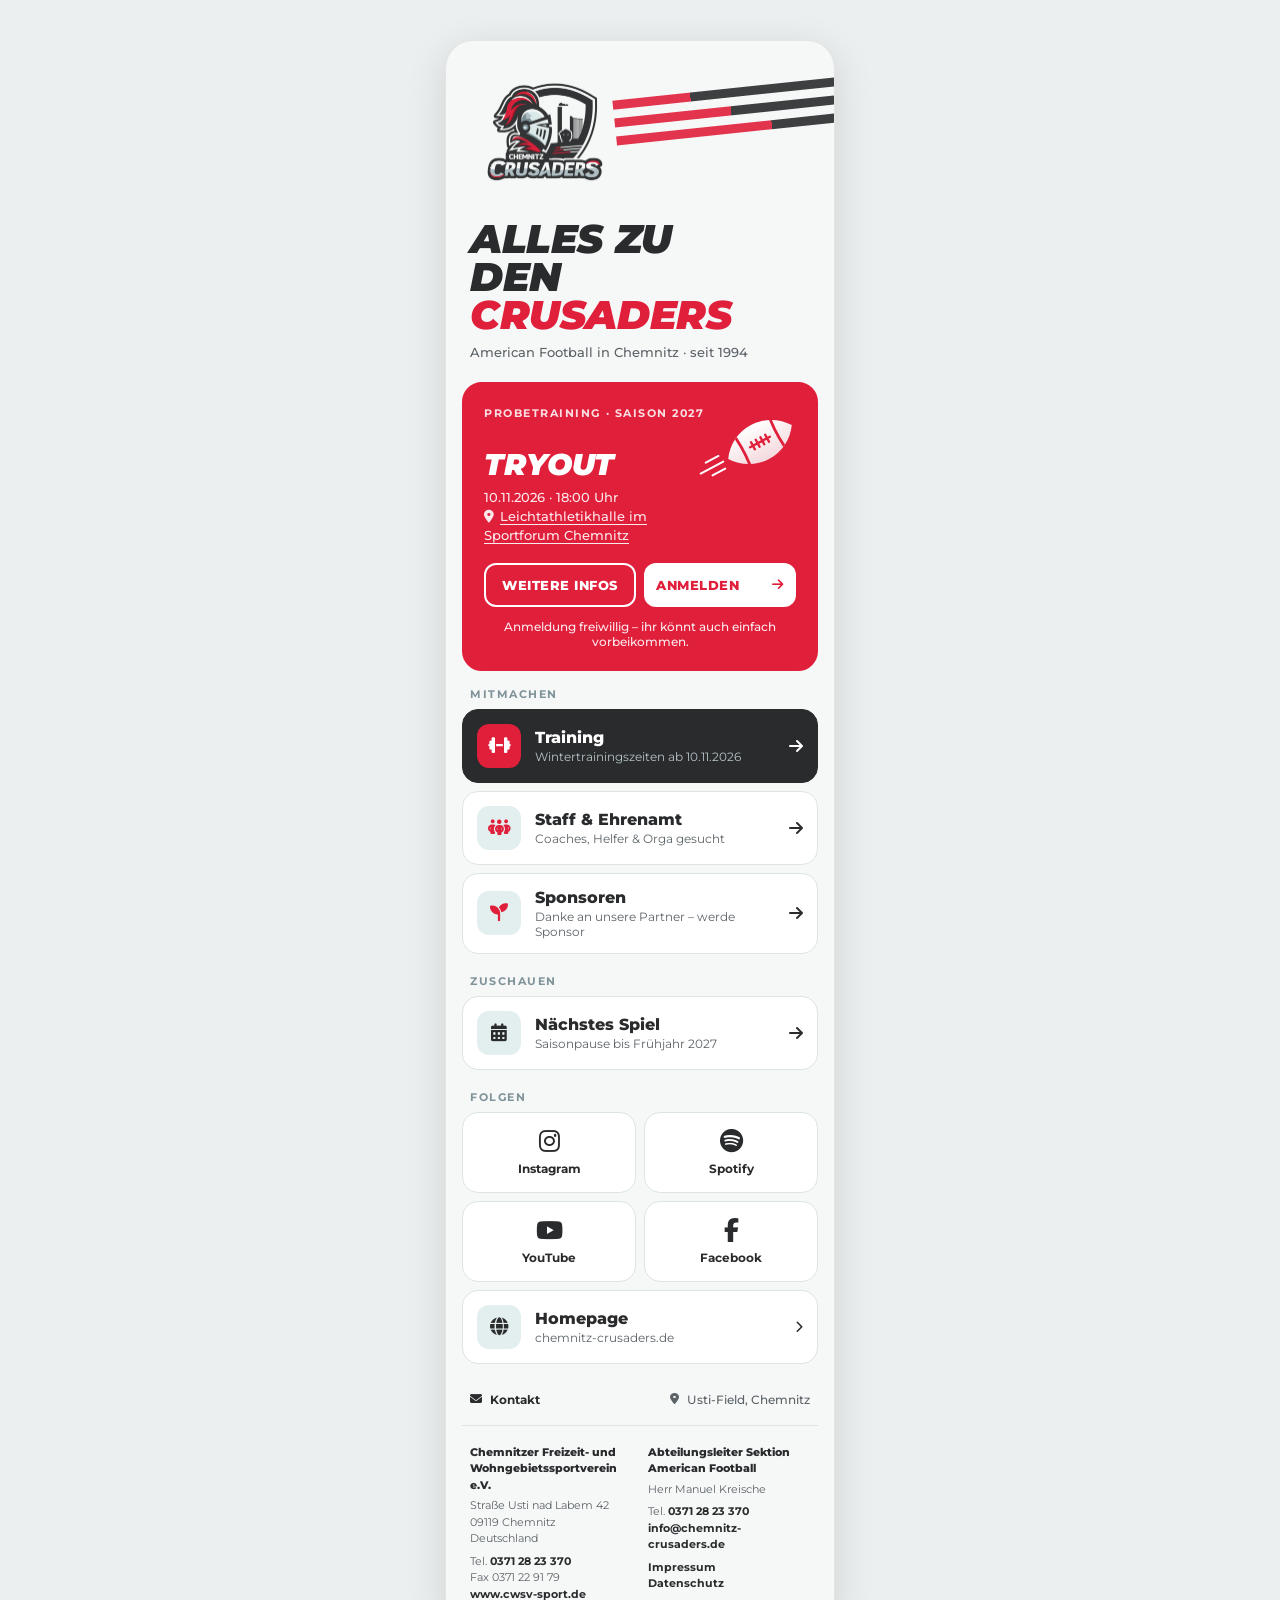
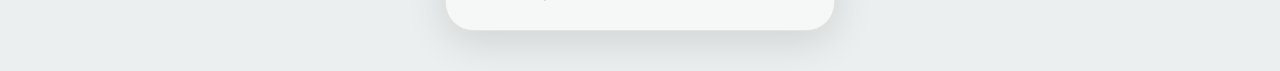
==== commit 02d90085: "Revert "Merge pull request #22 from jandoant/feature/self-hosted-fonts" This reverts commit 071d03bf" ====
--- a/index.html
+++ b/index.html
@@ -16,11 +16,11 @@
     <link rel="icon" type="image/png" href="assets/favicon.png">
     <link rel="apple-touch-icon" href="assets/apple-touch-icon.png">
 
-    <!-- Fonts & icon library (self-hosted, no external requests) -->
-    <link rel="stylesheet" href="assets/css/fonts.css">
-    <link rel="stylesheet" href="assets/vendor/fontawesome/css/fontawesome.min.css">
-    <link rel="stylesheet" href="assets/vendor/fontawesome/css/solid.min.css">
-    <link rel="stylesheet" href="assets/vendor/fontawesome/css/brands.min.css">
+    <!-- Fonts & icon library -->
+    <link rel="preconnect" href="https://fonts.googleapis.com">
+    <link rel="preconnect" href="https://fonts.gstatic.com" crossorigin>
+    <link rel="stylesheet" href="https://fonts.googleapis.com/css2?family=Montserrat:ital,wght@0,500;0,700;0,800;0,900;1,900&display=swap">
+    <link rel="stylesheet" href="https://cdnjs.cloudflare.com/ajax/libs/font-awesome/6.5.2/css/all.min.css">
 
     <!-- Page styles (loaded last so they take precedence over libraries) -->
     <link rel="stylesheet" href="assets/css/styles.css">
